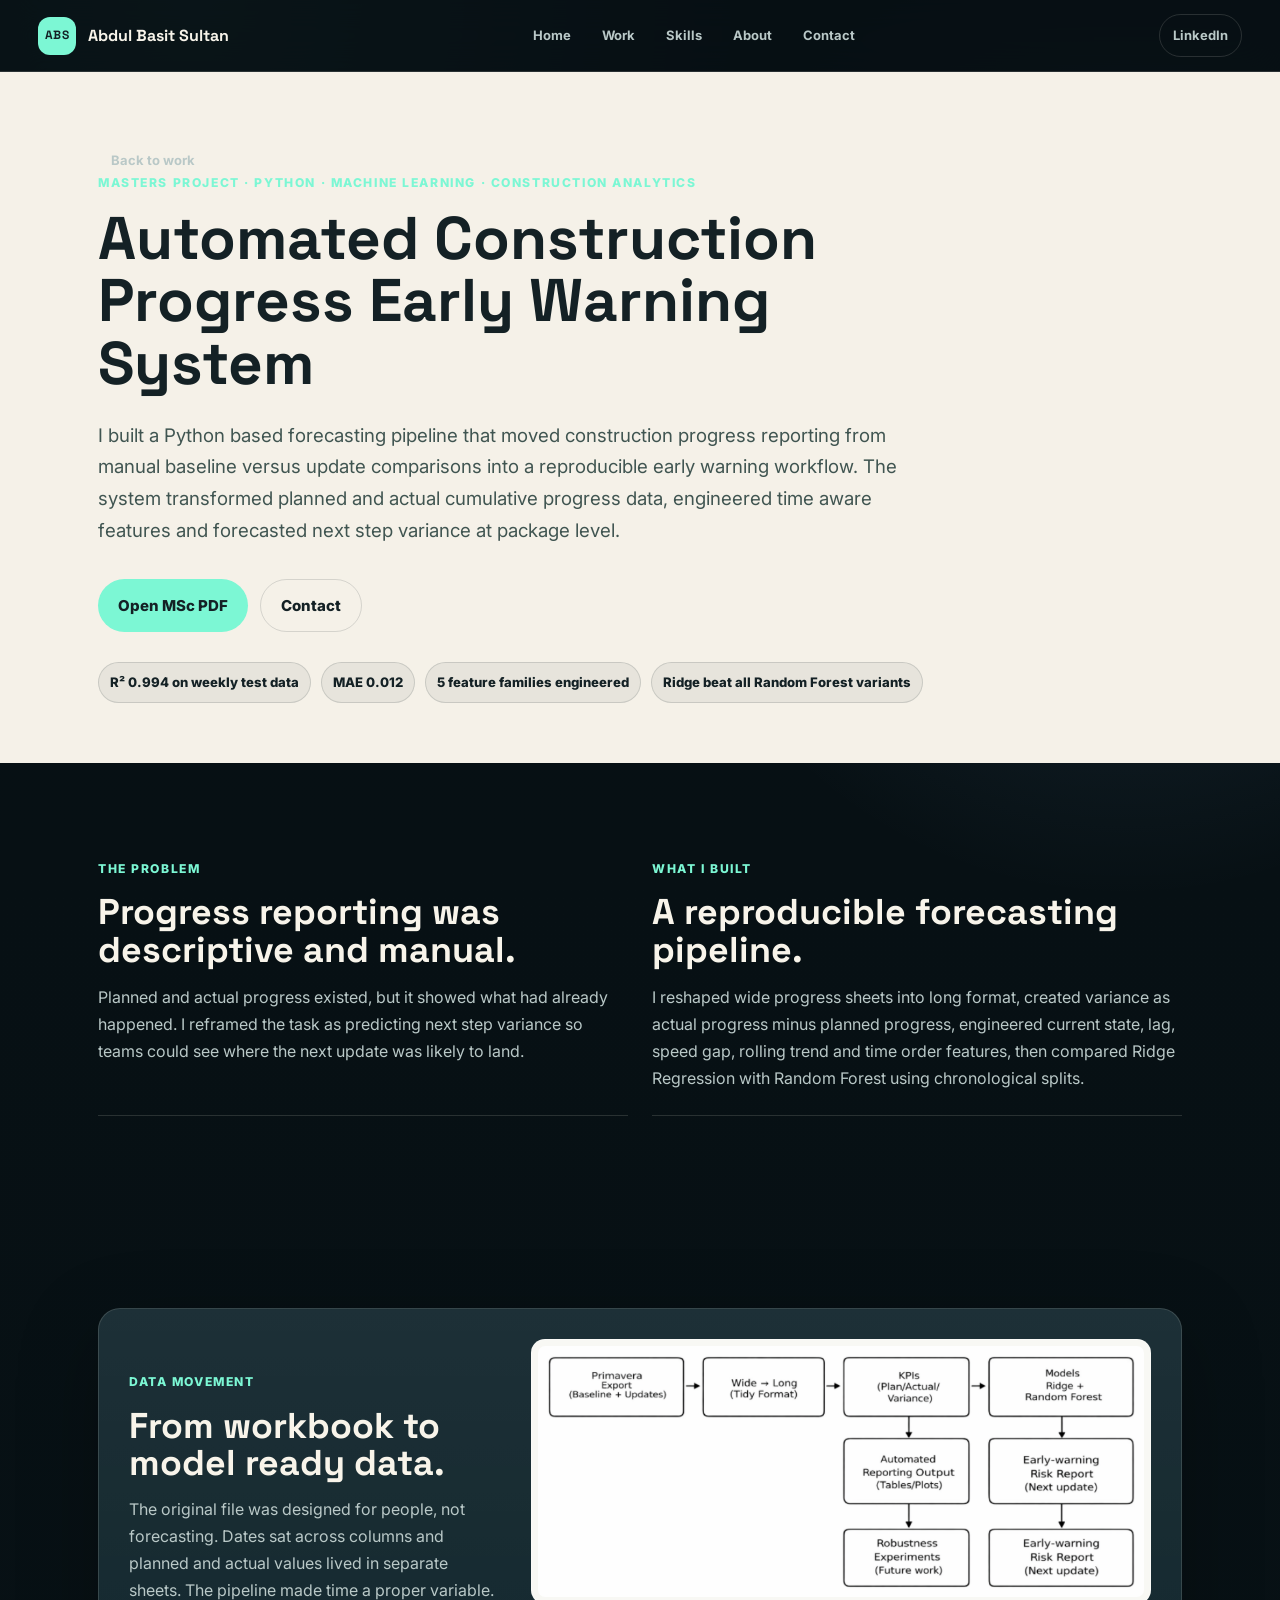
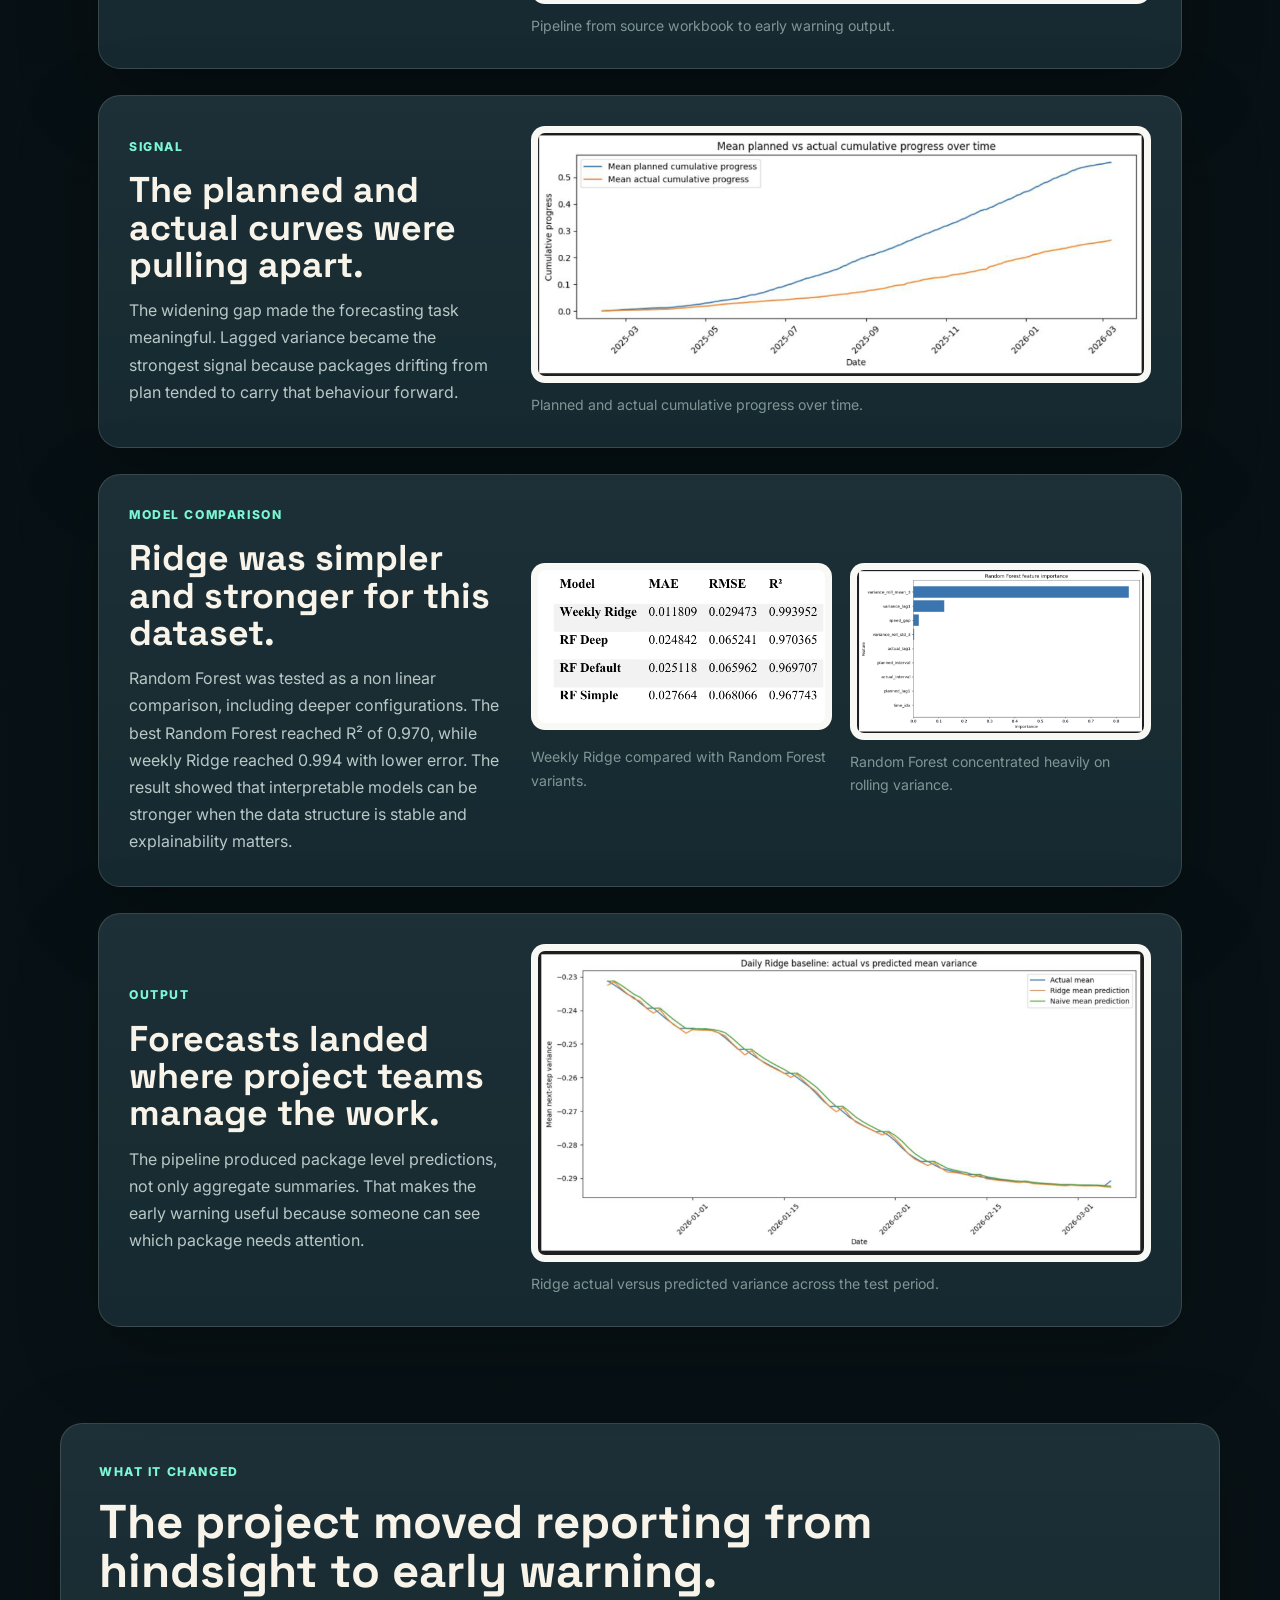
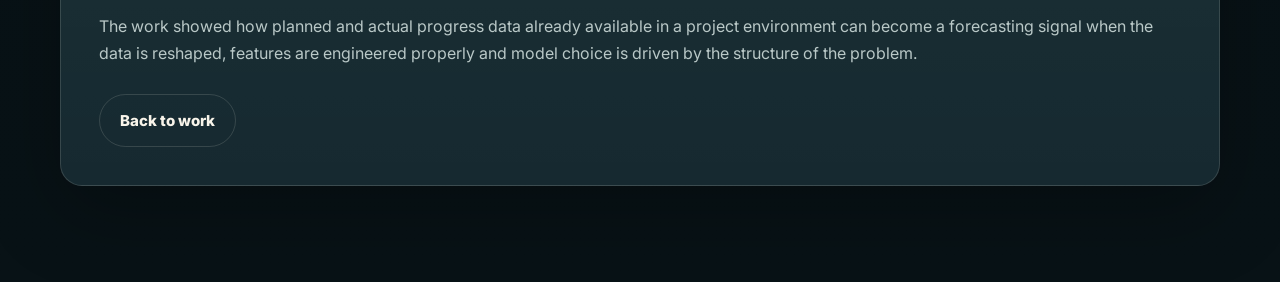
==== projects/automated-construction-progress-early-warning-system.html @ 0ee7fc5c "Refactor site into dedicated project pages" ====
<!DOCTYPE html>
<html lang="en">
<head>
<meta charset="UTF-8" />
<meta name="viewport" content="width=device-width, initial-scale=1.0" />
<title>Automated Construction Progress Early Warning System | Abdul Basit Sultan</title>
<meta name="description" content="Masters project using Python, Ridge Regression and Random Forest to forecast construction progress variance." />
<link rel="preconnect" href="https://fonts.googleapis.com">
<link rel="preconnect" href="https://fonts.gstatic.com" crossorigin>
<link href="https://fonts.googleapis.com/css2?family=Inter:wght@400;500;600;700;800&family=Space+Grotesk:wght@500;600;700&display=swap" rel="stylesheet">
<link rel="stylesheet" href="../style.css" />
</head>
<body>
<header class="site-header">
  <a class="brand" href="../index.html" aria-label="Home"><span class="brand-mark">ABS</span><span>Abdul Basit Sultan</span></a>
  <nav class="nav" aria-label="Main navigation">
    <a href="../index.html">Home</a>
    <a href="../index.html#work">Work</a>
    <a href="../index.html#skills">Skills</a>
    <a href="../index.html#about">About</a>
    <a href="../index.html#contact">Contact</a>
  </nav>
  <a class="header-link" href="https://www.linkedin.com/in/abdul-basit-sultan/" target="_blank" rel="noopener">LinkedIn</a>
</header>

<main>
  <section class="project-hero section light-hero">
    <a class="back-link" href="../index.html#work">Back to work</a>
    <p class="eyebrow">Masters Project · Python · Machine Learning · Construction Analytics</p>
    <h1>Automated Construction Progress Early Warning System</h1>
    <p class="project-summary">I built a Python based forecasting pipeline that moved construction progress reporting from manual baseline versus update comparisons into a reproducible early warning workflow. The system transformed planned and actual cumulative progress data, engineered time aware features and forecasted next step variance at package level.</p>
    <div class="project-actions">
      <a class="btn primary" href="../assets/downloads/msc-early-warning-system.pdf" target="_blank" rel="noopener">Open MSc PDF</a>
      <a class="btn secondary" href="../index.html#contact">Contact</a>
    </div>
    <div class="project-metrics">
      <span>R² 0.994 on weekly test data</span>
      <span>MAE 0.012</span>
      <span>5 feature families engineered</span>
      <span>Ridge beat all Random Forest variants</span>
    </div>
  </section>

  <section class="section article-grid">
    <article>
      <p class="eyebrow">The Problem</p>
      <h2>Progress reporting was descriptive and manual.</h2>
      <p>Planned and actual progress existed, but it showed what had already happened. I reframed the task as predicting next step variance so teams could see where the next update was likely to land.</p>
    </article>
    <article>
      <p class="eyebrow">What I Built</p>
      <h2>A reproducible forecasting pipeline.</h2>
      <p>I reshaped wide progress sheets into long format, created variance as actual progress minus planned progress, engineered current state, lag, speed gap, rolling trend and time order features, then compared Ridge Regression with Random Forest using chronological splits.</p>
    </article>
  </section>

  <section class="section visual-list">
    <article class="visual-block">
      <div>
        <p class="eyebrow">Data Movement</p>
        <h2>From workbook to model ready data.</h2>
        <p>The original file was designed for people, not forecasting. Dates sat across columns and planned and actual values lived in separate sheets. The pipeline made time a proper variable.</p>
      </div>
      <figure><img src="../assets/images/msc/python-pipeline.png" alt="Python forecasting pipeline"><figcaption>Pipeline from source workbook to early warning output.</figcaption></figure>
    </article>

    <article class="visual-block">
      <div>
        <p class="eyebrow">Signal</p>
        <h2>The planned and actual curves were pulling apart.</h2>
        <p>The widening gap made the forecasting task meaningful. Lagged variance became the strongest signal because packages drifting from plan tended to carry that behaviour forward.</p>
      </div>
      <figure><img src="../assets/images/msc/progress-gap.png" alt="Planned versus actual cumulative progress"><figcaption>Planned and actual cumulative progress over time.</figcaption></figure>
    </article>

    <article class="visual-block">
      <div>
        <p class="eyebrow">Model Comparison</p>
        <h2>Ridge was simpler and stronger for this dataset.</h2>
        <p>Random Forest was tested as a non linear comparison, including deeper configurations. The best Random Forest reached R² of 0.970, while weekly Ridge reached 0.994 with lower error. The result showed that interpretable models can be stronger when the data structure is stable and explainability matters.</p>
      </div>
      <div class="image-grid two">
        <figure><img src="../assets/images/msc/model-comparison.png" alt="Weekly model comparison metrics"><figcaption>Weekly Ridge compared with Random Forest variants.</figcaption></figure>
        <figure><img src="../assets/images/msc/rf-importance.png" alt="Random Forest feature importance"><figcaption>Random Forest concentrated heavily on rolling variance.</figcaption></figure>
      </div>
    </article>

    <article class="visual-block">
      <div>
        <p class="eyebrow">Output</p>
        <h2>Forecasts landed where project teams manage the work.</h2>
        <p>The pipeline produced package level predictions, not only aggregate summaries. That makes the early warning useful because someone can see which package needs attention.</p>
      </div>
      <figure><img src="../assets/images/msc/ridge-baseline.png" alt="Ridge actual versus predicted comparison"><figcaption>Ridge actual versus predicted variance across the test period.</figcaption></figure>
    </article>
  </section>

  <section class="section outcome-panel">
    <p class="eyebrow">What It Changed</p>
    <h2>The project moved reporting from hindsight to early warning.</h2>
    <p>The work showed how planned and actual progress data already available in a project environment can become a forecasting signal when the data is reshaped, features are engineered properly and model choice is driven by the structure of the problem.</p>
    <a class="btn secondary" href="../index.html#work">Back to work</a>
  </section>
</main>
</body>
</html>
---- style.css ----
:root {
  --bg: #071014;
  --bg-2: #0d1a22;
  --panel: #10242b;
  --panel-2: #15313a;
  --paper: #f5f1e8;
  --paper-2: #fffaf0;
  --ink: #142125;
  --text: #f8f4ea;
  --muted: #b9c8c7;
  --soft: #7f9695;
  --line: rgba(248, 244, 234, 0.14);
  --line-dark: rgba(20, 33, 37, 0.14);
  --teal: #7cf7d4;
  --blue: #8fc7ff;
  --gold: #f0c66e;
  --radius: 22px;
  --radius-sm: 14px;
  --shadow: 0 24px 80px rgba(0, 0, 0, 0.28);
  --font-display: 'Space Grotesk', sans-serif;
  --font-body: 'Inter', sans-serif;
  --max: 1160px;
  --section: 96px;
}

*,
*::before,
*::after {
  box-sizing: border-box;
  margin: 0;
  padding: 0;
}

html {
  scroll-behavior: smooth;
}

body {
  min-height: 100vh;
  color: var(--text);
  background:
    radial-gradient(circle at 15% 0%, rgba(124, 247, 212, 0.16), transparent 34rem),
    radial-gradient(circle at 88% 12%, rgba(143, 199, 255, 0.14), transparent 30rem),
    linear-gradient(180deg, #061014 0%, var(--bg) 54rem, #081216 100%);
  font-family: var(--font-body);
  font-size: 16px;
  line-height: 1.7;
  -webkit-font-smoothing: antialiased;
}

img {
  display: block;
  width: 100%;
  max-width: 100%;
}

a {
  color: inherit;
  text-decoration: none;
}

.site-header {
  position: sticky;
  top: 0;
  z-index: 100;
  display: grid;
  grid-template-columns: auto 1fr auto;
  align-items: center;
  gap: 28px;
  min-height: 72px;
  padding: 0 38px;
  background: rgba(7, 16, 20, 0.86);
  border-bottom: 1px solid var(--line);
  backdrop-filter: blur(18px);
}

.brand {
  display: inline-flex;
  align-items: center;
  gap: 12px;
  font-family: var(--font-display);
  font-weight: 700;
}

.brand-mark {
  display: inline-grid;
  place-items: center;
  width: 38px;
  height: 38px;
  color: var(--ink);
  background: var(--teal);
  border-radius: 12px;
  font-size: 12px;
  letter-spacing: 0.04em;
}

.nav {
  display: flex;
  justify-content: center;
  gap: 5px;
}

.nav a,
.header-link,
.back-link {
  color: var(--muted);
  border-radius: 999px;
  padding: 9px 13px;
  font-size: 13px;
  font-weight: 700;
  transition: 180ms ease;
}

.nav a:hover,
.header-link:hover,
.back-link:hover {
  color: var(--text);
  background: rgba(255, 255, 255, 0.07);
}

.header-link {
  border: 1px solid var(--line);
}

.section {
  width: min(100%, var(--max));
  margin: 0 auto;
  padding: var(--section) 38px;
}

.eyebrow,
.panel-label,
.category {
  margin-bottom: 14px;
  color: var(--teal);
  font-size: 0.76rem;
  font-weight: 800;
  letter-spacing: 0.13em;
  text-transform: uppercase;
}

h1,
h2,
h3,
h4 {
  font-family: var(--font-display);
  line-height: 1.04;
  letter-spacing: 0;
}

h1 {
  max-width: 880px;
  font-size: clamp(2.6rem, 4.7vw, 4.25rem);
  font-weight: 700;
}

h2 {
  font-size: clamp(2rem, 3.7vw, 3.5rem);
  font-weight: 700;
}

h3 {
  font-size: clamp(1.35rem, 2.2vw, 2rem);
  font-weight: 700;
}

p {
  color: var(--muted);
}

.section-heading {
  max-width: 820px;
  margin-bottom: 38px;
}

.section-heading p {
  margin-top: 14px;
  font-size: 1.05rem;
}

.hero {
  display: grid;
  grid-template-columns: minmax(0, 1fr) 360px;
  align-items: center;
  gap: 52px;
  min-height: min(840px, calc(100vh - 72px));
  padding-top: 46px;
  padding-bottom: 46px;
}

.hero-text,
.project-summary {
  max-width: 820px;
  margin-top: 24px;
  color: var(--muted);
  font-size: 1.17rem;
}

.hero-actions,
.project-actions {
  display: flex;
  flex-wrap: wrap;
  gap: 12px;
  margin-top: 32px;
}

.btn {
  display: inline-flex;
  align-items: center;
  justify-content: center;
  min-height: 48px;
  padding: 13px 20px;
  border-radius: 999px;
  font-weight: 800;
  font-size: 0.94rem;
  transition: 180ms ease;
}

.btn.primary {
  color: var(--ink);
  background: var(--teal);
}

.btn.secondary {
  color: var(--text);
  border: 1px solid var(--line);
}

.btn:hover {
  transform: translateY(-2px);
}

.hero-panel,
.value-grid article,
.work-card,
.contact-card,
.visual-block,
.outcome-panel,
.phase-grid article {
  background: linear-gradient(180deg, rgba(255, 255, 255, 0.055), rgba(255, 255, 255, 0.022)), var(--panel);
  border: 1px solid var(--line);
  border-radius: var(--radius);
  box-shadow: var(--shadow);
}

.hero-panel {
  padding: 28px;
}

.hero-panel h2 {
  margin-bottom: 24px;
  font-size: 1.65rem;
}

.mini-stats {
  display: grid;
  gap: 14px;
}

.mini-stats div {
  padding-top: 14px;
  border-top: 1px solid var(--line);
}

.mini-stats span,
.skills-list span {
  display: block;
  color: var(--text);
  font-weight: 800;
}

.mini-stats p,
.skills-list p {
  margin-top: 5px;
  color: var(--soft);
  font-size: 0.94rem;
}

.value-grid,
.work-grid,
.skills-list,
.image-grid,
.phase-grid {
  display: grid;
  gap: 18px;
}

.value-grid {
  grid-template-columns: repeat(3, 1fr);
}

.value-grid article,
.work-card,
.phase-grid article {
  padding: 28px;
}

.value-grid h3,
.work-card h3 {
  margin-bottom: 12px;
}

.work-grid {
  grid-template-columns: 1fr 1fr;
}

.work-card.featured {
  grid-column: 1 / -1;
  display: grid;
  grid-template-columns: minmax(0, 1.05fr) minmax(300px, 0.95fr);
  gap: 28px;
}

.tag-row {
  display: flex;
  flex-wrap: wrap;
  gap: 8px;
  margin: 22px 0;
}

.tag-row span,
.metric-list span,
.project-metrics span {
  display: inline-flex;
  color: var(--text);
  background: rgba(255, 255, 255, 0.06);
  border: 1px solid var(--line);
  border-radius: 999px;
  padding: 8px 11px;
  font-size: 0.82rem;
  font-weight: 800;
}

.text-link {
  color: var(--teal);
  font-weight: 800;
}

.text-link:hover {
  text-decoration: underline;
}

.metric-list,
.project-metrics {
  display: flex;
  flex-wrap: wrap;
  align-content: start;
  gap: 10px;
}

.split-section,
.about-section,
.contact-section {
  display: grid;
  grid-template-columns: 0.85fr 1.15fr;
  gap: 52px;
  align-items: start;
}

.skills-list {
  grid-template-columns: 1fr 1fr;
}

.skills-list div {
  padding: 0 0 18px;
  border-bottom: 1px solid var(--line);
}

.about-copy {
  display: grid;
  gap: 18px;
}

.contact-card {
  display: grid;
  gap: 12px;
  padding: 24px;
}

.contact-card a {
  display: flex;
  align-items: center;
  min-height: 50px;
  color: var(--text);
  background: rgba(255, 255, 255, 0.045);
  border: 1px solid var(--line);
  border-radius: var(--radius-sm);
  padding: 12px 15px;
  font-weight: 800;
}

.contact-card a:hover {
  color: var(--ink);
  background: var(--teal);
}

.footer {
  padding: 30px 38px;
  color: var(--soft);
  border-top: 1px solid var(--line);
  text-align: center;
}

.project-hero {
  padding-top: 74px;
  padding-bottom: 60px;
}

.project-hero.light-hero {
  width: 100%;
  max-width: none;
  padding-inline: max(38px, calc((100vw - var(--max)) / 2 + 38px));
  color: var(--ink);
  background: var(--paper);
}

.project-hero.light-hero h1,
.project-hero.light-hero .project-summary {
  color: var(--ink);
}

.project-hero.light-hero p:not(.eyebrow) {
  color: #405551;
}

.project-metrics {
  margin-top: 30px;
}

.project-hero.light-hero .project-metrics span,
.project-hero.light-hero .tag-row span {
  color: var(--ink);
  background: rgba(20, 33, 37, 0.06);
  border-color: var(--line-dark);
}

.project-hero.light-hero .btn.secondary {
  color: var(--ink);
  border-color: var(--line-dark);
}

.article-grid {
  display: grid;
  grid-template-columns: 1fr 1fr;
  gap: 24px;
}

.article-grid article {
  padding-bottom: 22px;
  border-bottom: 1px solid var(--line);
}

.article-grid h2 {
  margin-bottom: 16px;
  font-size: clamp(1.7rem, 2.8vw, 2.5rem);
}

.visual-list {
  display: grid;
  gap: 26px;
}

.visual-block {
  display: grid;
  grid-template-columns: minmax(0, 0.75fr) minmax(0, 1.25fr);
  gap: 30px;
  align-items: center;
  padding: 30px;
}

.visual-block h2 {
  margin-bottom: 14px;
  font-size: clamp(1.7rem, 2.8vw, 2.55rem);
}

figure {
  display: grid;
  gap: 10px;
}

figure img {
  background: #f8f8f4;
  border: 1px solid rgba(255, 255, 255, 0.22);
  border-radius: var(--radius-sm);
  padding: 6px;
}

figcaption {
  color: var(--soft);
  font-size: 0.88rem;
}

.image-grid.two {
  grid-template-columns: 1fr 1fr;
}

.outcome-panel {
  padding: 38px;
  margin-bottom: var(--section);
}

.outcome-panel h2 {
  max-width: 930px;
  margin-bottom: 18px;
}

.outcome-panel .btn {
  margin-top: 26px;
}

.phase-grid {
  grid-template-columns: repeat(3, 1fr);
}

.phase-grid span {
  display: inline-block;
  margin-bottom: 28px;
  color: var(--blue);
  font-family: var(--font-display);
  font-weight: 800;
}

.phase-grid h3 {
  margin-bottom: 12px;
  font-size: 1.24rem;
}

@media (max-width: 1040px) {
  .site-header {
    grid-template-columns: auto auto;
  }

  .nav {
    display: none;
  }

  .hero,
  .work-card.featured,
  .split-section,
  .about-section,
  .contact-section,
  .visual-block {
    grid-template-columns: 1fr;
  }

  .value-grid,
  .phase-grid {
    grid-template-columns: 1fr 1fr;
  }
}

@media (max-width: 720px) {
  :root {
    --section: 70px;
  }

  body {
    font-size: 15px;
  }

  .site-header {
    min-height: 66px;
    padding: 0 20px;
  }

  .brand span:last-child {
    display: none;
  }

  .section,
  .project-hero.light-hero {
    padding-inline: 20px;
  }

  h1 {
    font-size: 3rem;
  }

  h2 {
    font-size: 2rem;
  }

  .hero {
    min-height: auto;
    padding-top: 56px;
    padding-bottom: 56px;
  }

  .hero-actions,
  .hero-actions .btn,
  .project-actions,
  .project-actions .btn {
    width: 100%;
  }

  .value-grid,
  .work-grid,
  .skills-list,
  .article-grid,
  .image-grid.two,
  .phase-grid {
    grid-template-columns: 1fr;
  }

  .value-grid article,
  .work-card,
  .hero-panel,
  .visual-block,
  .phase-grid article,
  .outcome-panel {
    padding: 22px;
  }

  .project-summary,
  .hero-text {
    font-size: 1.04rem;
  }
}
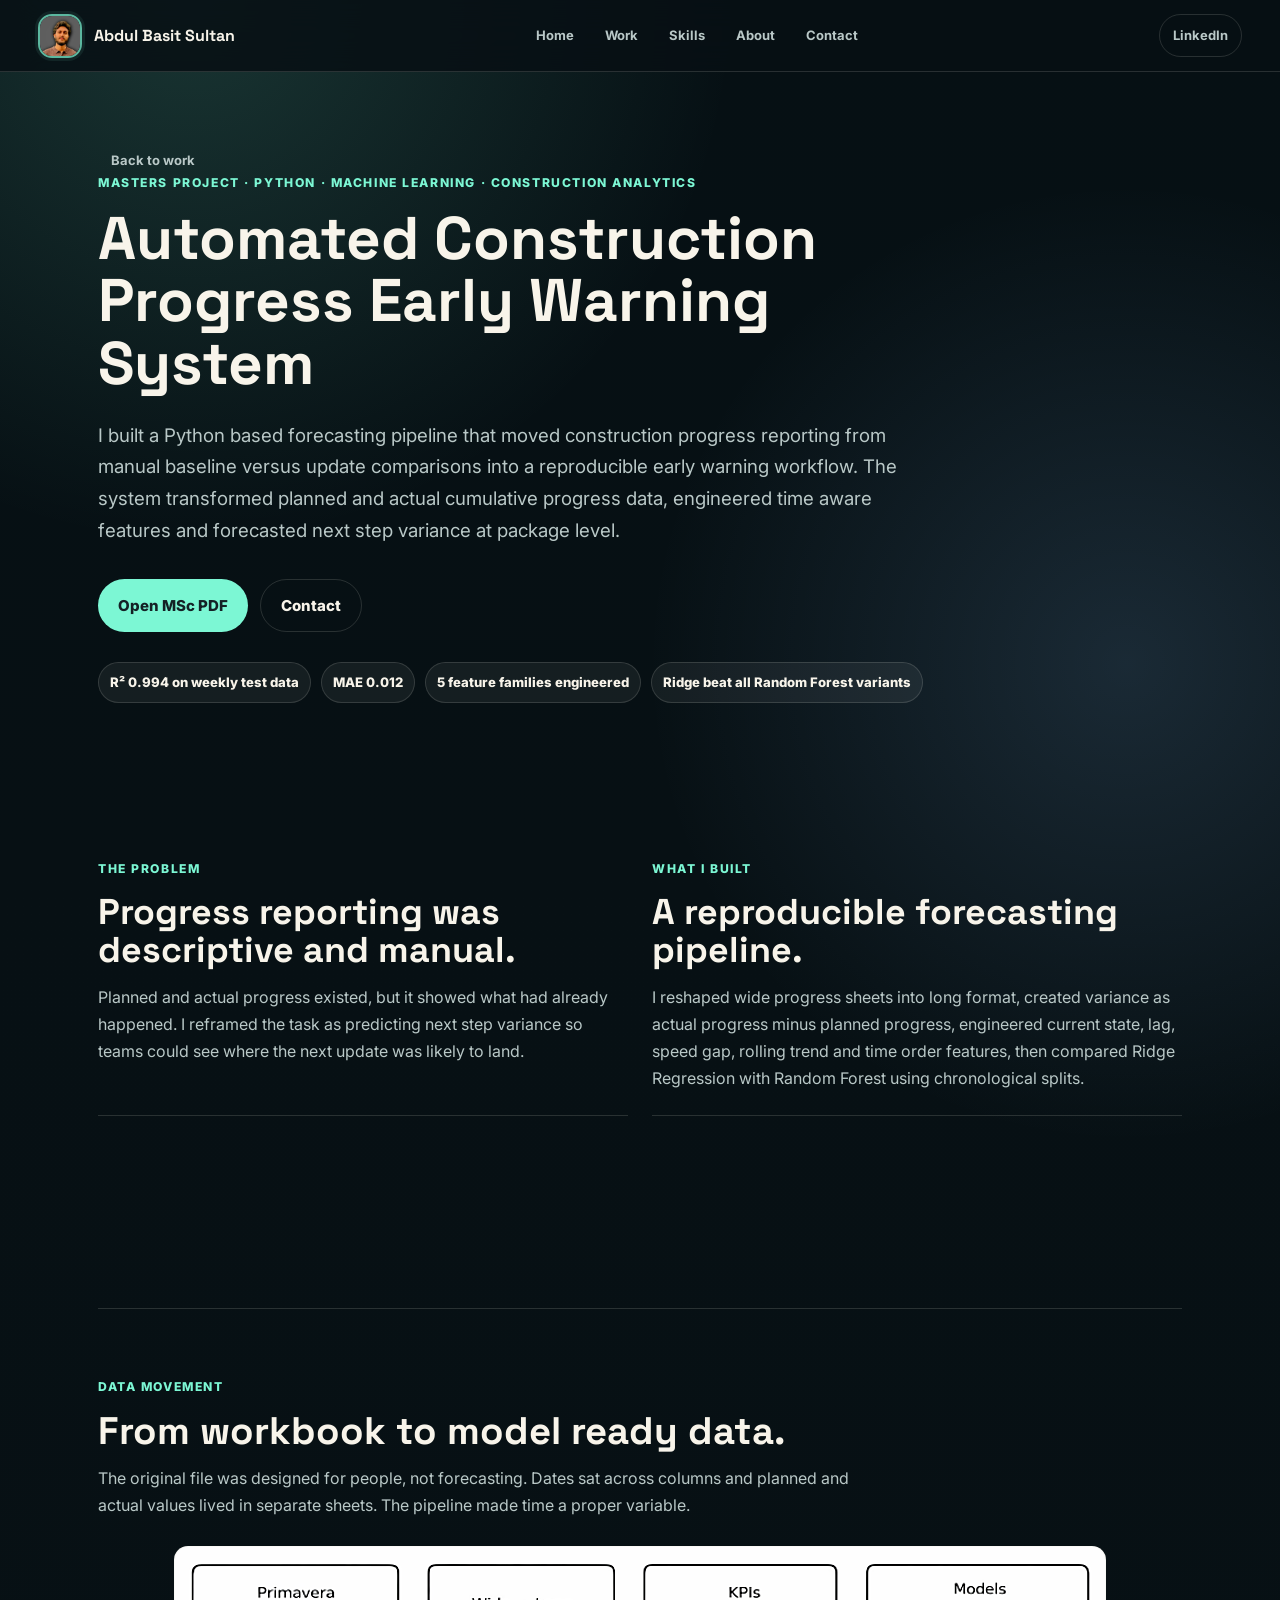
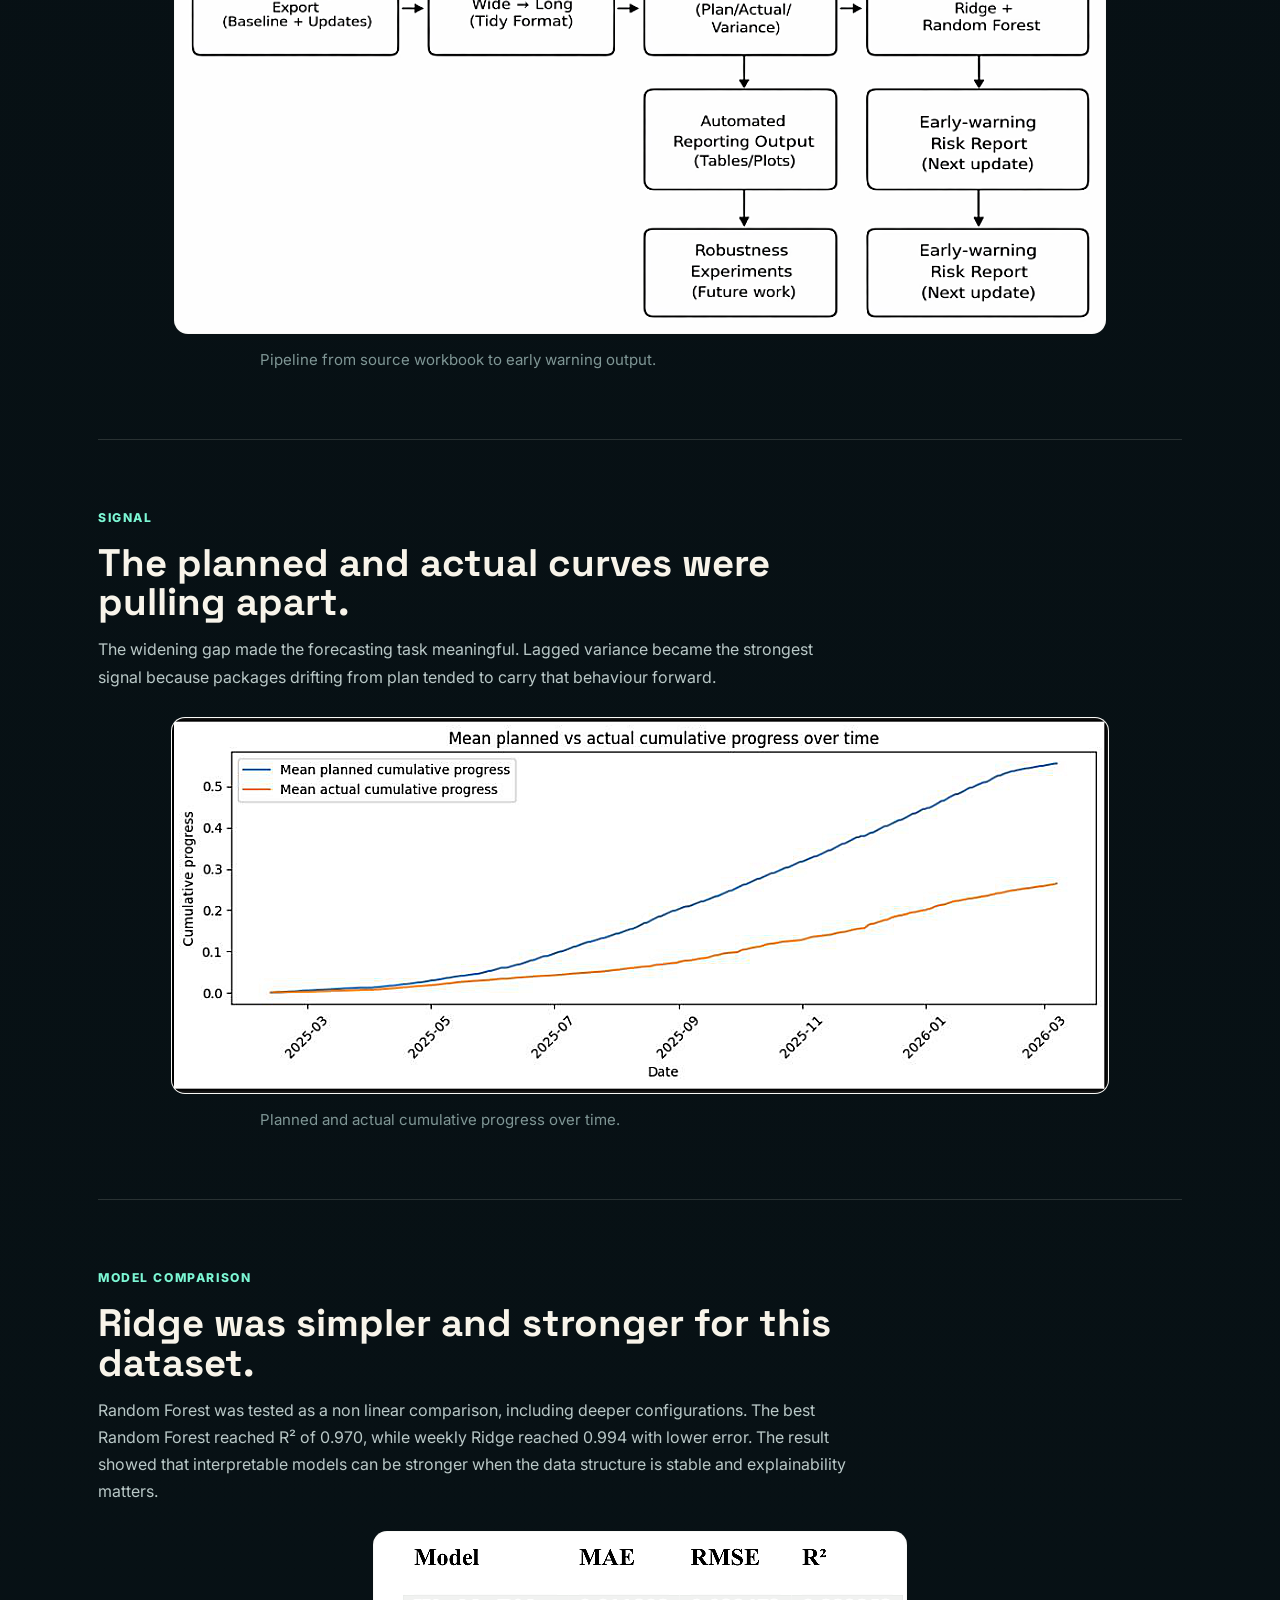
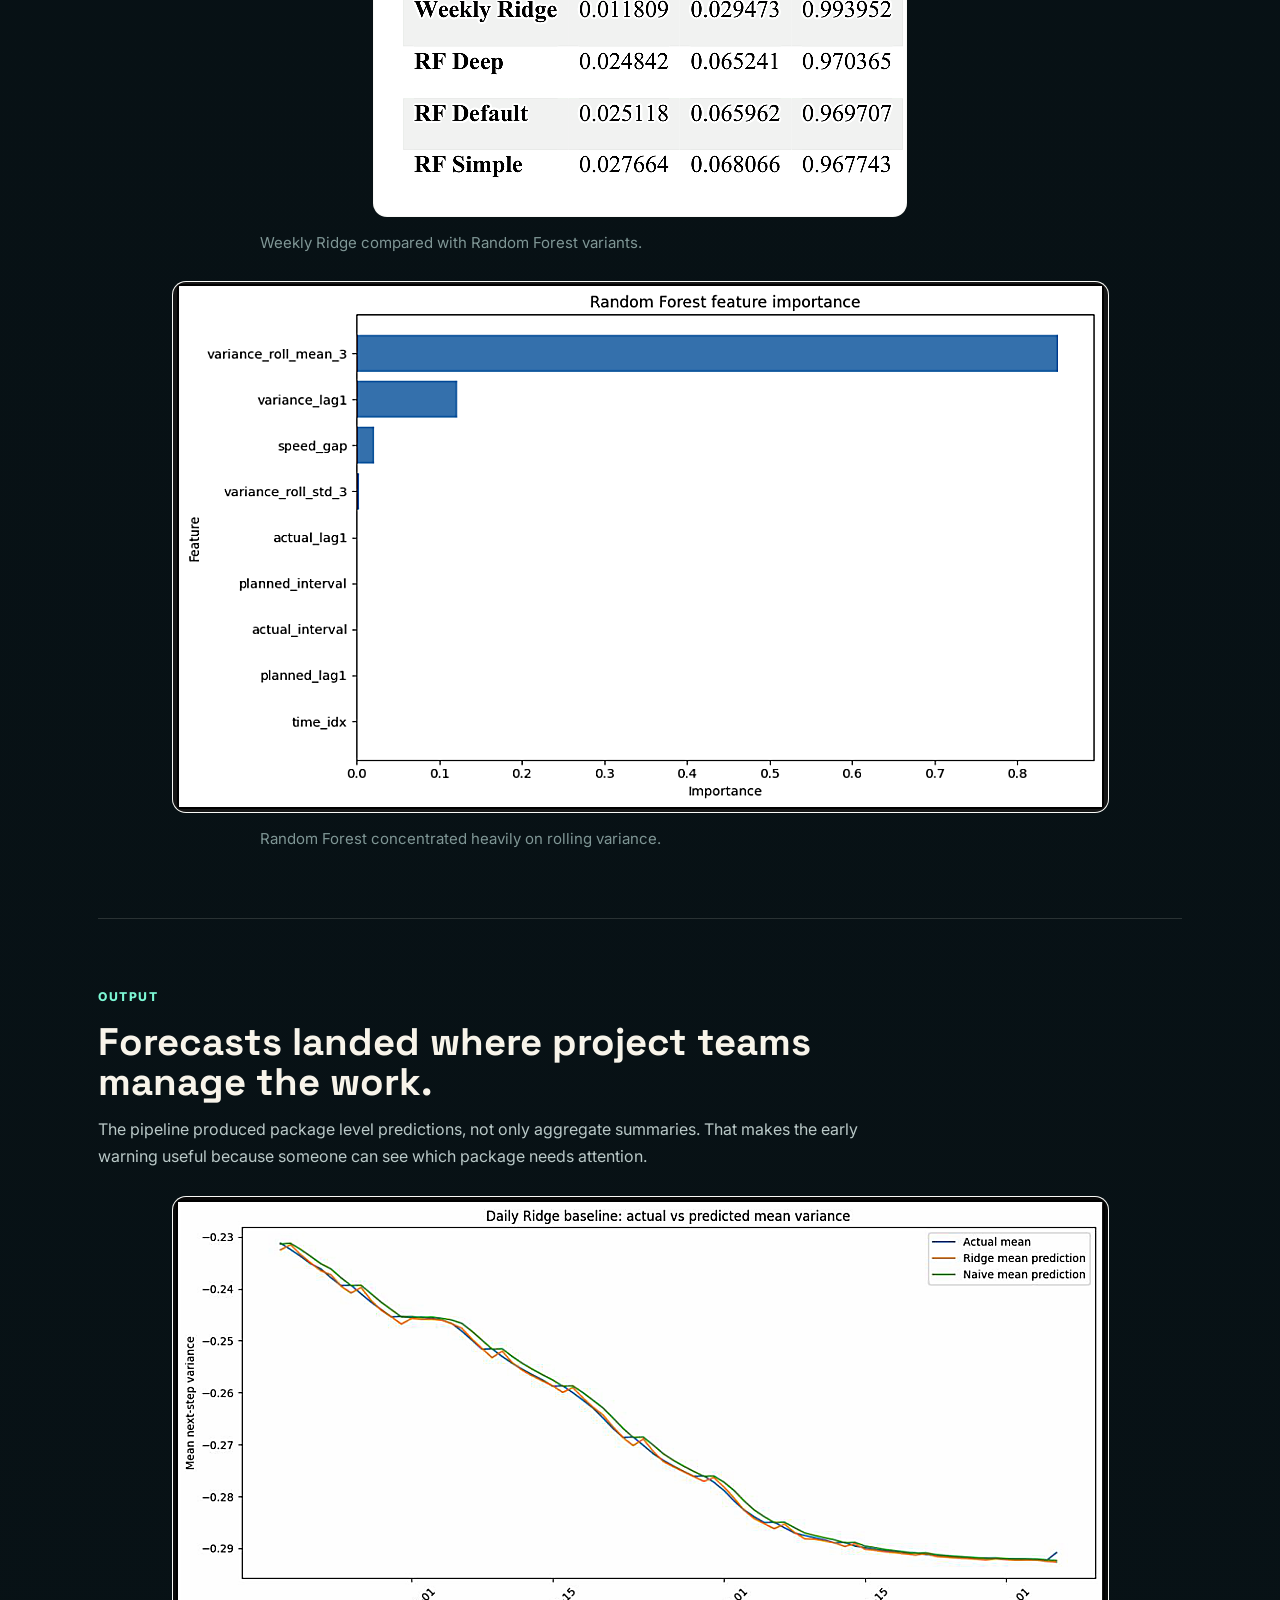
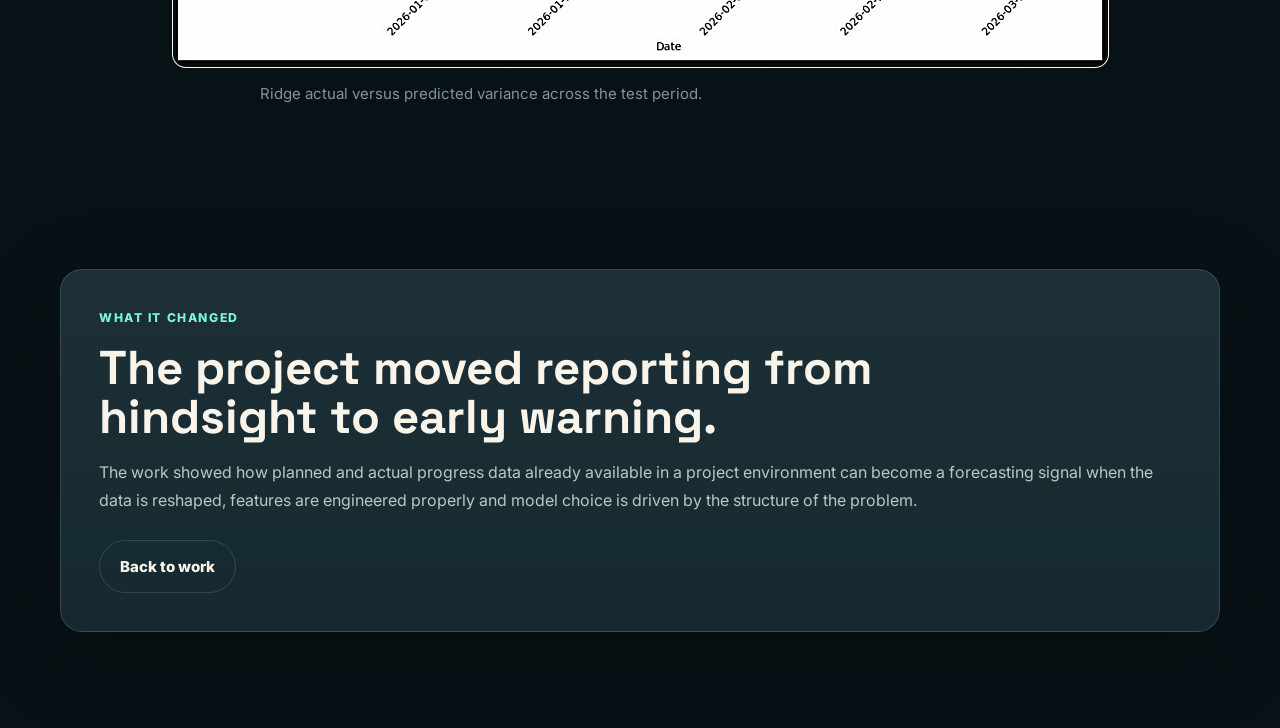
==== commit 9706c371: "Refine portfolio content and visuals" ====
--- a/projects/automated-construction-progress-early-warning-system.html
+++ b/projects/automated-construction-progress-early-warning-system.html
@@ -12,7 +12,7 @@
 </head>
 <body>
 <header class="site-header">
-  <a class="brand" href="../index.html" aria-label="Home"><span class="brand-mark">ABS</span><span>Abdul Basit Sultan</span></a>
+  <a class="brand" href="../index.html" aria-label="Home"><img class="brand-mark" src="../assets/images/profile.jpg" alt="" aria-hidden="true"><span>Abdul Basit Sultan</span></a>
   <nav class="nav" aria-label="Main navigation">
     <a href="../index.html">Home</a>
     <a href="../index.html#work">Work</a>
@@ -24,7 +24,7 @@
 </header>
 
 <main>
-  <section class="project-hero section light-hero">
+  <section class="project-hero section">
     <a class="back-link" href="../index.html#work">Back to work</a>
     <p class="eyebrow">Masters Project · Python · Machine Learning · Construction Analytics</p>
     <h1>Automated Construction Progress Early Warning System</h1>
--- a/style.css
+++ b/style.css
@@ -83,15 +83,14 @@
 }
 
 .brand-mark {
-  display: inline-grid;
-  place-items: center;
-  width: 38px;
-  height: 38px;
-  color: var(--ink);
-  background: var(--teal);
-  border-radius: 12px;
-  font-size: 12px;
-  letter-spacing: 0.04em;
+  width: 44px;
+  height: 44px;
+  flex: 0 0 44px;
+  border: 2px solid rgba(124, 247, 212, 0.72);
+  border-radius: 14px;
+  object-fit: cover;
+  object-position: center 38%;
+  box-shadow: 0 0 0 3px rgba(124, 247, 212, 0.08);
 }
 
 .nav {
@@ -139,6 +138,17 @@
   text-transform: uppercase;
 }
 
+.hero-role {
+  margin-bottom: 18px;
+  color: var(--teal);
+  font-family: var(--font-display);
+  font-size: clamp(0.98rem, 1.45vw, 1.22rem);
+  font-weight: 800;
+  letter-spacing: 0.08em;
+  line-height: 1.35;
+  text-transform: uppercase;
+}
+
 h1,
 h2,
 h3,
@@ -180,12 +190,16 @@
 
 .hero {
   display: grid;
-  grid-template-columns: minmax(0, 1fr) 360px;
-  align-items: center;
-  gap: 52px;
-  min-height: min(840px, calc(100vh - 72px));
+  grid-template-columns: 1fr;
+  align-items: start;
+  gap: 38px;
+  min-height: min(820px, calc(100vh - 72px));
   padding-top: 46px;
   padding-bottom: 46px;
+}
+
+.hero-copy {
+  max-width: 980px;
 }
 
 .hero-text,
@@ -230,11 +244,10 @@
   transform: translateY(-2px);
 }
 
-.hero-panel,
 .value-grid article,
+.process-grid article,
 .work-card,
 .contact-card,
-.visual-block,
 .outcome-panel,
 .phase-grid article {
   background: linear-gradient(180deg, rgba(255, 255, 255, 0.055), rgba(255, 255, 255, 0.022)), var(--panel);
@@ -243,33 +256,80 @@
   box-shadow: var(--shadow);
 }
 
-.hero-panel {
-  padding: 28px;
-}
-
-.hero-panel h2 {
-  margin-bottom: 24px;
-  font-size: 1.65rem;
-}
-
-.mini-stats {
+.hero-support {
+  display: grid;
+  grid-template-columns: minmax(280px, 0.72fr) minmax(0, 1.28fr);
+  gap: 34px;
+  align-items: start;
+  padding-top: 32px;
+  border-top: 1px solid var(--line);
+}
+
+.hero-support > p {
+  max-width: 520px;
+  color: var(--text);
+  font-family: var(--font-display);
+  font-size: clamp(1.35rem, 2.4vw, 2rem);
+  font-weight: 700;
+  line-height: 1.16;
+}
+
+.hero-delivery {
   display: grid;
   gap: 14px;
 }
 
-.mini-stats div {
-  padding-top: 14px;
-  border-top: 1px solid var(--line);
-}
-
-.mini-stats span,
+.hero-layer-list {
+  display: grid;
+  grid-template-columns: repeat(4, 1fr);
+  gap: 10px;
+}
+
+.hero-layer-list div {
+  min-height: 154px;
+  padding: 18px;
+  background: rgba(255, 255, 255, 0.045);
+  border: 1px solid var(--line);
+  border-radius: var(--radius-sm);
+}
+
+.hero-layer-list span,
+.hero-credentials span,
 .skills-list span {
   display: block;
   color: var(--text);
   font-weight: 800;
 }
 
-.mini-stats p,
+.hero-layer-list span {
+  margin-bottom: 10px;
+  color: var(--teal);
+  font-size: 0.82rem;
+}
+
+.hero-layer-list p {
+  color: var(--soft);
+  font-size: 0.92rem;
+  line-height: 1.55;
+}
+
+.hero-credentials {
+  display: flex;
+  flex-wrap: wrap;
+  gap: 10px;
+}
+
+.hero-credentials span {
+  display: inline-flex;
+  align-items: center;
+  min-height: 42px;
+  padding: 9px 12px;
+  background: rgba(255, 255, 255, 0.055);
+  border: 1px solid var(--line);
+  border-radius: 999px;
+  font-size: 0.86rem;
+}
+
 .skills-list p {
   margin-top: 5px;
   color: var(--soft);
@@ -277,10 +337,12 @@
 }
 
 .value-grid,
-.work-grid,
+.process-grid,
+.case-grid,
 .skills-list,
 .image-grid,
-.phase-grid {
+.phase-grid,
+.contact-links {
   display: grid;
   gap: 18px;
 }
@@ -289,26 +351,107 @@
   grid-template-columns: repeat(3, 1fr);
 }
 
+.process-grid {
+  grid-template-columns: repeat(3, 1fr);
+}
+
 .value-grid article,
+.process-grid article,
 .work-card,
 .phase-grid article {
   padding: 28px;
 }
 
 .value-grid h3,
+.process-grid h3,
 .work-card h3 {
   margin-bottom: 12px;
 }
 
-.work-grid {
+.process-grid article {
+  position: relative;
+  min-height: 245px;
+  overflow: hidden;
+}
+
+.process-grid article::after {
+  content: "";
+  position: absolute;
+  right: -36px;
+  bottom: -42px;
+  width: 118px;
+  height: 118px;
+  background: radial-gradient(circle, rgba(124, 247, 212, 0.16), transparent 68%);
+  pointer-events: none;
+}
+
+.process-grid span {
+  display: inline-flex;
+  align-items: center;
+  justify-content: center;
+  width: 42px;
+  height: 42px;
+  margin-bottom: 24px;
+  color: var(--ink);
+  background: var(--teal);
+  border-radius: 50%;
+  font-family: var(--font-display);
+  font-weight: 800;
+}
+
+.process-grid p {
+  color: var(--soft);
+  font-size: 0.98rem;
+}
+
+.work-group + .work-group {
+  margin-top: 54px;
+}
+
+.work-group h2 {
+  margin-bottom: 24px;
+  font-size: clamp(2rem, 3.5vw, 3.1rem);
+}
+
+.case-grid {
   grid-template-columns: 1fr 1fr;
 }
 
-.work-card.featured {
-  grid-column: 1 / -1;
-  display: grid;
-  grid-template-columns: minmax(0, 1.05fr) minmax(300px, 0.95fr);
-  gap: 28px;
+.linked-card {
+  display: flex;
+  min-height: 360px;
+  flex-direction: column;
+  position: relative;
+  transition: border-color 180ms ease, transform 180ms ease, box-shadow 180ms ease, background 180ms ease;
+}
+
+.linked-card:hover,
+.linked-card:focus-visible {
+  border-color: rgba(124, 247, 212, 0.42);
+  background: linear-gradient(180deg, rgba(124, 247, 212, 0.075), rgba(255, 255, 255, 0.025)), var(--panel);
+  box-shadow: 0 28px 86px rgba(0, 0, 0, 0.34);
+  transform: translateY(-4px);
+}
+
+.linked-card:focus-visible {
+  outline: 3px solid rgba(124, 247, 212, 0.55);
+  outline-offset: 4px;
+}
+
+.linked-card .tag-row {
+  margin-top: auto;
+}
+
+.card-action {
+  display: inline-flex;
+  align-items: center;
+  margin-top: 2px;
+  color: var(--teal);
+  font-weight: 900;
+}
+
+.applied-card {
+  min-height: 300px;
 }
 
 .tag-row {
@@ -331,15 +474,6 @@
   font-weight: 800;
 }
 
-.text-link {
-  color: var(--teal);
-  font-weight: 800;
-}
-
-.text-link:hover {
-  text-decoration: underline;
-}
-
 .metric-list,
 .project-metrics {
   display: flex;
@@ -371,25 +505,136 @@
   gap: 18px;
 }
 
-.contact-card {
-  display: grid;
-  gap: 12px;
-  padding: 24px;
-}
-
-.contact-card a {
+.contact-stack {
+  display: grid;
+  gap: 18px;
+}
+
+.contact-form {
+  display: grid;
+  gap: 16px;
+  padding: clamp(22px, 3.4vw, 32px);
+  background: linear-gradient(180deg, rgba(255, 255, 255, 0.045), rgba(255, 255, 255, 0.018)), #0b1420;
+  border: 1px solid rgba(143, 199, 255, 0.28);
+  border-radius: 24px;
+  box-shadow: 0 24px 80px rgba(0, 0, 0, 0.32), inset 0 0 0 1px rgba(124, 247, 212, 0.06);
+}
+
+.form-title {
   display: flex;
   align-items: center;
+  gap: 12px;
+  margin-bottom: 4px;
+}
+
+.form-title svg,
+.contact-form button svg {
+  width: 24px;
+  height: 24px;
+  fill: none;
+  stroke: currentColor;
+  stroke-width: 2;
+  stroke-linecap: round;
+  stroke-linejoin: round;
+}
+
+.form-title svg {
+  color: var(--blue);
+}
+
+.form-title h3 {
+  font-size: clamp(1.55rem, 2.4vw, 2rem);
+}
+
+.contact-form label {
+  color: var(--text);
+  font-weight: 800;
+}
+
+.contact-form input,
+.contact-form textarea {
+  width: 100%;
+  color: var(--text);
+  background: rgba(15, 27, 43, 0.92);
+  border: 1px solid rgba(143, 199, 255, 0.18);
+  border-radius: var(--radius-sm);
+  padding: 15px 18px;
+  font: inherit;
+  outline: none;
+  transition: border-color 160ms ease, box-shadow 160ms ease, background 160ms ease;
+}
+
+.contact-form textarea {
+  min-height: 150px;
+  resize: vertical;
+}
+
+.contact-form input::placeholder,
+.contact-form textarea::placeholder {
+  color: #8f9fb8;
+}
+
+.contact-form input:focus,
+.contact-form textarea:focus {
+  background: rgba(17, 31, 49, 0.98);
+  border-color: rgba(124, 247, 212, 0.75);
+  box-shadow: 0 0 0 4px rgba(124, 247, 212, 0.12);
+}
+
+.contact-form button {
+  display: inline-flex;
+  align-items: center;
+  justify-content: center;
+  gap: 10px;
+  min-height: 54px;
+  margin-top: 8px;
+  color: #0a1118;
+  background: linear-gradient(100deg, #7ed9ee 0%, #93d4bd 52%, #f0b742 100%);
+  border: 0;
+  border-radius: var(--radius-sm);
+  box-shadow: 0 16px 40px rgba(124, 247, 212, 0.16);
+  font: 900 1rem var(--font-display);
+  cursor: pointer;
+  transition: transform 160ms ease, filter 160ms ease;
+}
+
+.contact-form button:hover {
+  filter: brightness(1.05);
+  transform: translateY(-2px);
+}
+
+.form-status {
+  min-height: 24px;
+  color: var(--muted);
+  font-size: 0.92rem;
+  line-height: 1.45;
+  text-align: center;
+}
+
+.hidden-field {
+  display: none;
+}
+
+.contact-links {
+  display: grid;
+  gap: 10px;
+}
+
+.contact-links a {
+  display: flex;
+  align-items: center;
+  justify-content: center;
   min-height: 50px;
   color: var(--text);
   background: rgba(255, 255, 255, 0.045);
   border: 1px solid var(--line);
   border-radius: var(--radius-sm);
   padding: 12px 15px;
+  text-align: center;
   font-weight: 800;
 }
 
-.contact-card a:hover {
+.contact-links a:hover {
   color: var(--ink);
   background: var(--teal);
 }
@@ -406,37 +651,8 @@
   padding-bottom: 60px;
 }
 
-.project-hero.light-hero {
-  width: 100%;
-  max-width: none;
-  padding-inline: max(38px, calc((100vw - var(--max)) / 2 + 38px));
-  color: var(--ink);
-  background: var(--paper);
-}
-
-.project-hero.light-hero h1,
-.project-hero.light-hero .project-summary {
-  color: var(--ink);
-}
-
-.project-hero.light-hero p:not(.eyebrow) {
-  color: #405551;
-}
-
 .project-metrics {
   margin-top: 30px;
-}
-
-.project-hero.light-hero .project-metrics span,
-.project-hero.light-hero .tag-row span {
-  color: var(--ink);
-  background: rgba(20, 33, 37, 0.06);
-  border-color: var(--line-dark);
-}
-
-.project-hero.light-hero .btn.secondary {
-  color: var(--ink);
-  border-color: var(--line-dark);
 }
 
 .article-grid {
@@ -455,43 +671,113 @@
   font-size: clamp(1.7rem, 2.8vw, 2.5rem);
 }
 
+.architecture-crops {
+  display: grid;
+  grid-template-columns: repeat(2, 1fr);
+  gap: 22px;
+  width: min(100%, 980px);
+  justify-self: center;
+}
+
+.architecture-crops figure,
+.architecture-detail {
+  padding: 18px;
+  background: linear-gradient(180deg, rgba(255, 255, 255, 0.052), rgba(255, 255, 255, 0.02)), var(--panel);
+  border: 1px solid var(--line);
+  border-radius: 18px;
+}
+
+.architecture-crops img {
+  width: 100%;
+  height: clamp(380px, 58vh, 620px);
+  background: #f8f8f4;
+  border-radius: 12px;
+  object-fit: contain;
+}
+
+.architecture-crops figcaption,
+.architecture-detail figcaption {
+  max-width: none;
+}
+
+.architecture-crops figcaption strong {
+  color: var(--text);
+}
+
+.architecture-detail {
+  width: min(100%, 720px);
+  justify-self: center;
+}
+
+.architecture-detail img {
+  width: 100%;
+  max-height: min(680px, 70vh);
+  object-fit: contain;
+}
+
 .visual-list {
   display: grid;
+  gap: 0;
+}
+
+.visual-block {
+  display: grid;
+  grid-template-columns: 1fr;
   gap: 26px;
-}
-
-.visual-block {
-  display: grid;
-  grid-template-columns: minmax(0, 0.75fr) minmax(0, 1.25fr);
-  gap: 30px;
-  align-items: center;
-  padding: 30px;
+  align-items: start;
+  padding: clamp(46px, 6vw, 68px) 0;
+  border-top: 1px solid var(--line);
 }
 
 .visual-block h2 {
   margin-bottom: 14px;
-  font-size: clamp(1.7rem, 2.8vw, 2.55rem);
+  font-size: clamp(1.9rem, 3vw, 3rem);
+}
+
+.visual-block > div:first-child {
+  max-width: 760px;
+}
+
+.visual-block > figure,
+.visual-block > .image-grid {
+  width: min(100%, 980px);
+  min-width: 0;
+  justify-self: center;
 }
 
 figure {
   display: grid;
-  gap: 10px;
+  gap: 14px;
+  justify-items: center;
 }
 
 figure img {
+  width: auto;
+  max-width: 100%;
+  max-height: min(620px, calc(100vh - 170px));
+  height: auto;
+  display: block;
   background: #f8f8f4;
-  border: 1px solid rgba(255, 255, 255, 0.22);
-  border-radius: var(--radius-sm);
-  padding: 6px;
+  border: 1px solid rgba(255, 255, 255, 0.18);
+  border-radius: 14px;
+  object-fit: contain;
+}
+
+.visual-block figure img {
+  padding: 0;
 }
 
 figcaption {
+  width: 100%;
+  max-width: 760px;
   color: var(--soft);
-  font-size: 0.88rem;
+  font-size: 0.94rem;
+  line-height: 1.55;
 }
 
 .image-grid.two {
-  grid-template-columns: 1fr 1fr;
+  grid-template-columns: 1fr;
+  gap: 26px;
 }
 
 .outcome-panel {
@@ -535,17 +821,33 @@
   }
 
   .hero,
-  .work-card.featured,
+  .case-grid,
   .split-section,
   .about-section,
-  .contact-section,
+  .contact-section {
+    grid-template-columns: 1fr;
+  }
+
+  .hero-support {
+    grid-template-columns: 1fr;
+  }
+
+  .hero-layer-list {
+    grid-template-columns: 1fr 1fr;
+  }
+
   .visual-block {
-    grid-template-columns: 1fr;
+    gap: 24px;
   }
 
   .value-grid,
+  .process-grid,
   .phase-grid {
     grid-template-columns: 1fr 1fr;
+  }
+
+  .contact-links {
+    grid-template-columns: 1fr;
   }
 }
 
@@ -567,8 +869,7 @@
     display: none;
   }
 
-  .section,
-  .project-hero.light-hero {
+  .section {
     padding-inline: 20px;
   }
 
@@ -594,23 +895,57 @@
   }
 
   .value-grid,
-  .work-grid,
+  .process-grid,
+  .case-grid,
   .skills-list,
   .article-grid,
   .image-grid.two,
+  .contact-links,
+  .architecture-crops,
+  .hero-layer-list,
   .phase-grid {
     grid-template-columns: 1fr;
   }
 
   .value-grid article,
+  .process-grid article,
   .work-card,
-  .hero-panel,
-  .visual-block,
   .phase-grid article,
   .outcome-panel {
     padding: 22px;
   }
 
+  .hero-support {
+    padding-top: 26px;
+  }
+
+  .hero-layer-list div {
+    min-height: auto;
+  }
+
+  .architecture-crops figure,
+  .architecture-detail {
+    padding: 14px;
+  }
+
+  .architecture-crops img {
+    height: min(560px, 68vh);
+  }
+
+  .visual-block {
+    padding: 40px 0;
+  }
+
+  .visual-block > figure,
+  .visual-block > .image-grid {
+    width: 100%;
+  }
+
+  figure img {
+    max-height: min(520px, 58vh);
+    border-radius: 12px;
+  }
+
   .project-summary,
   .hero-text {
     font-size: 1.04rem;
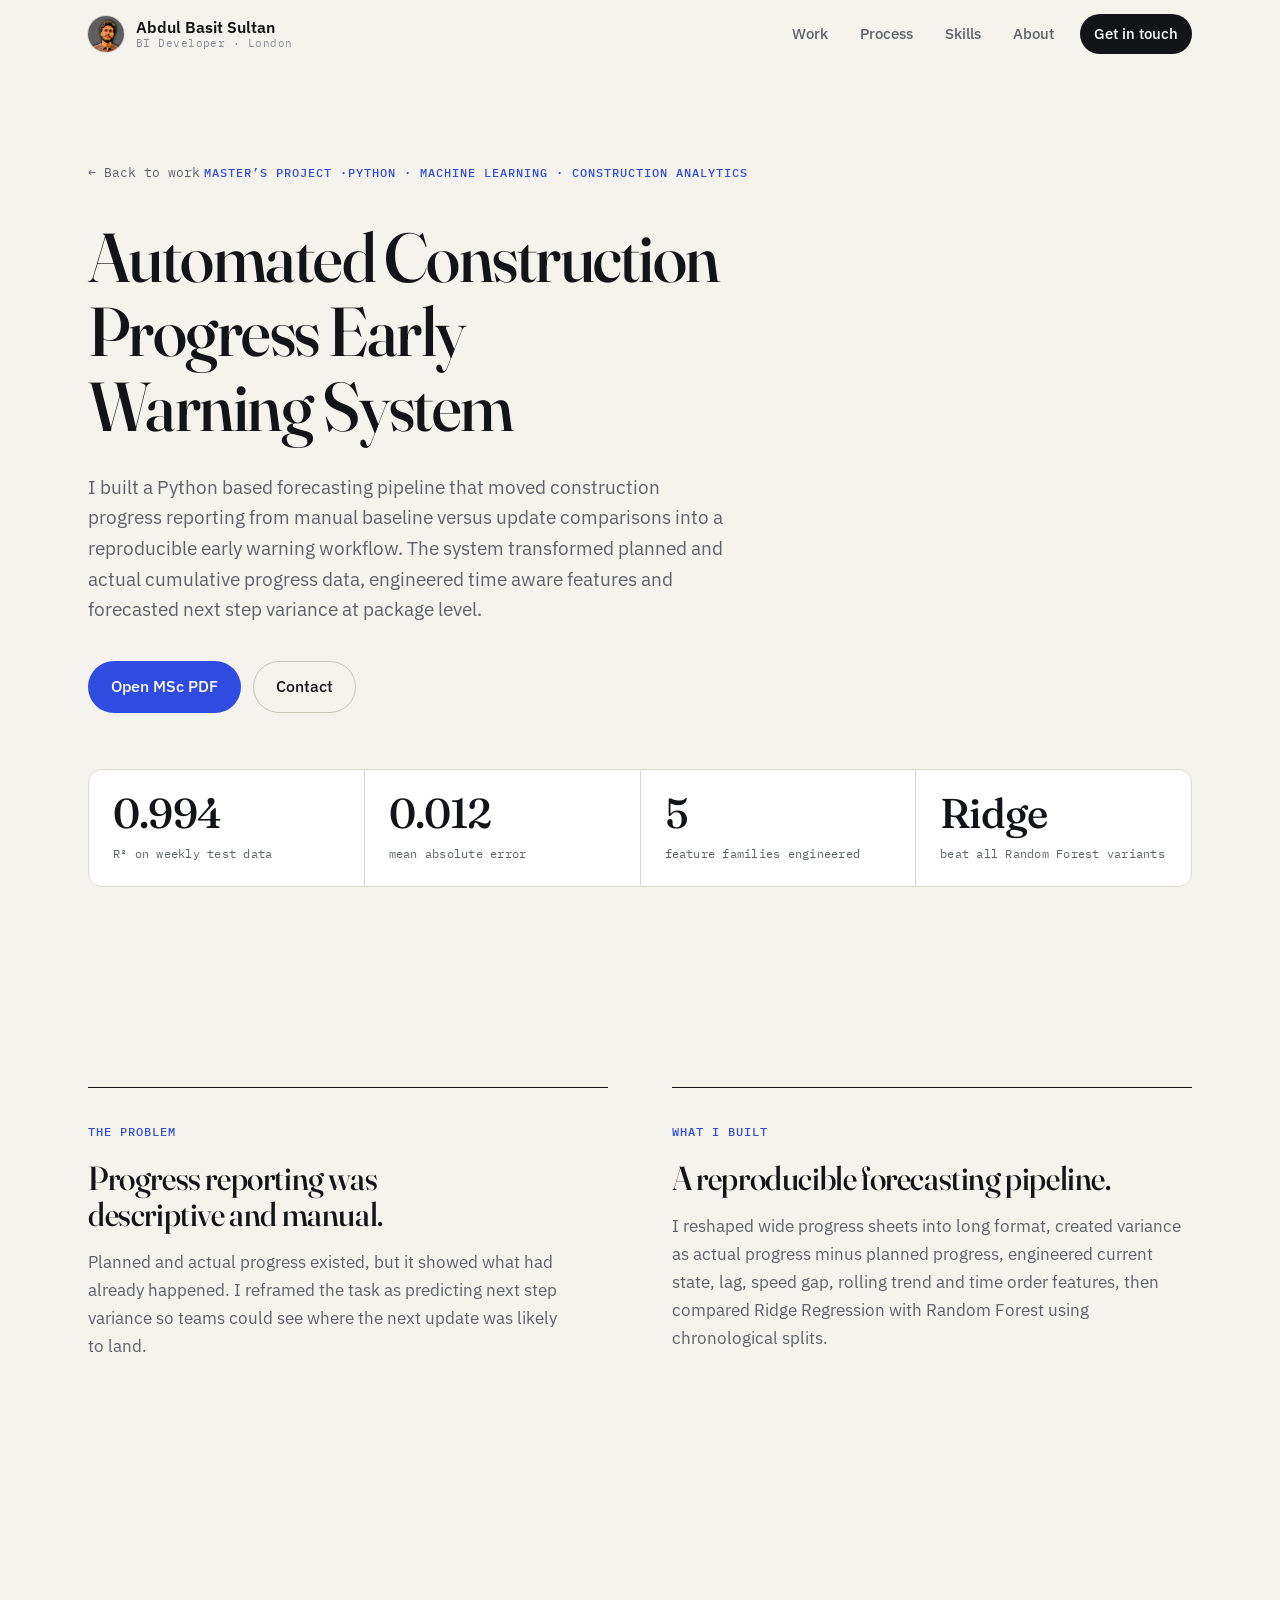
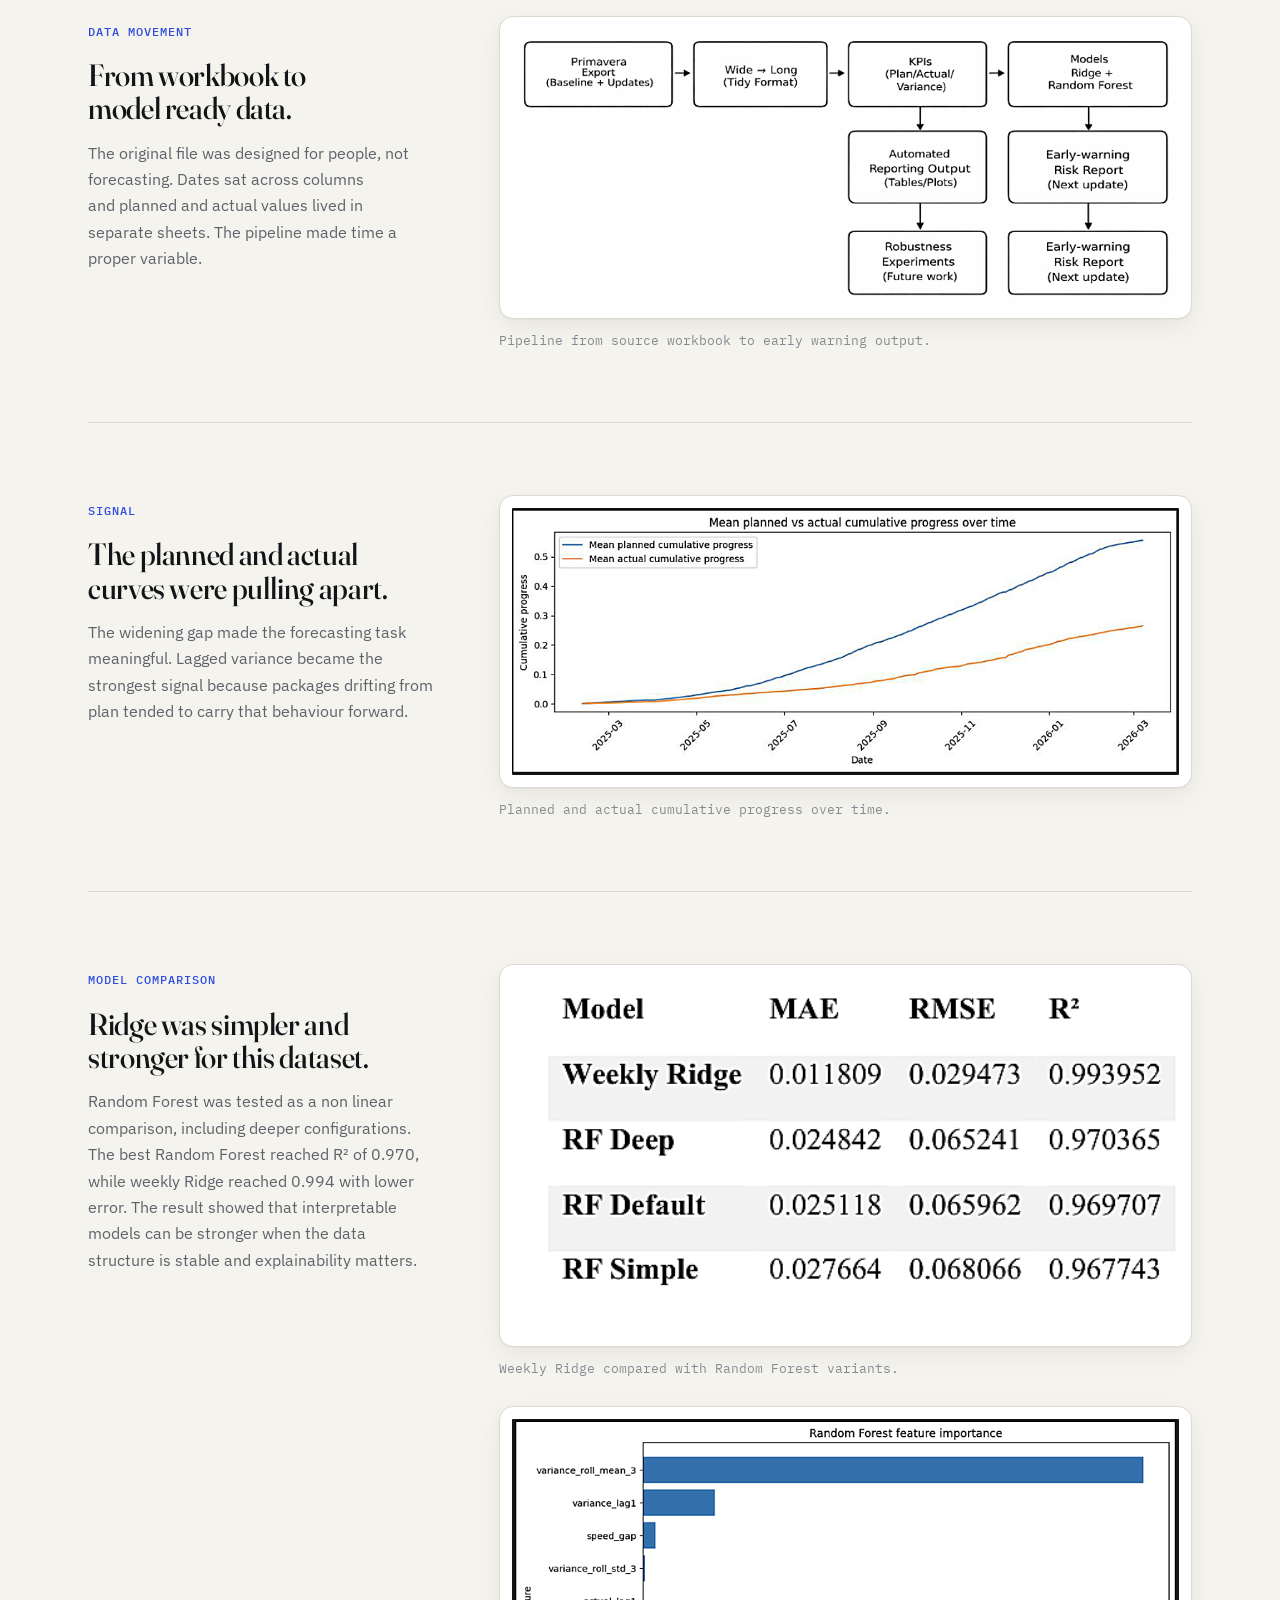
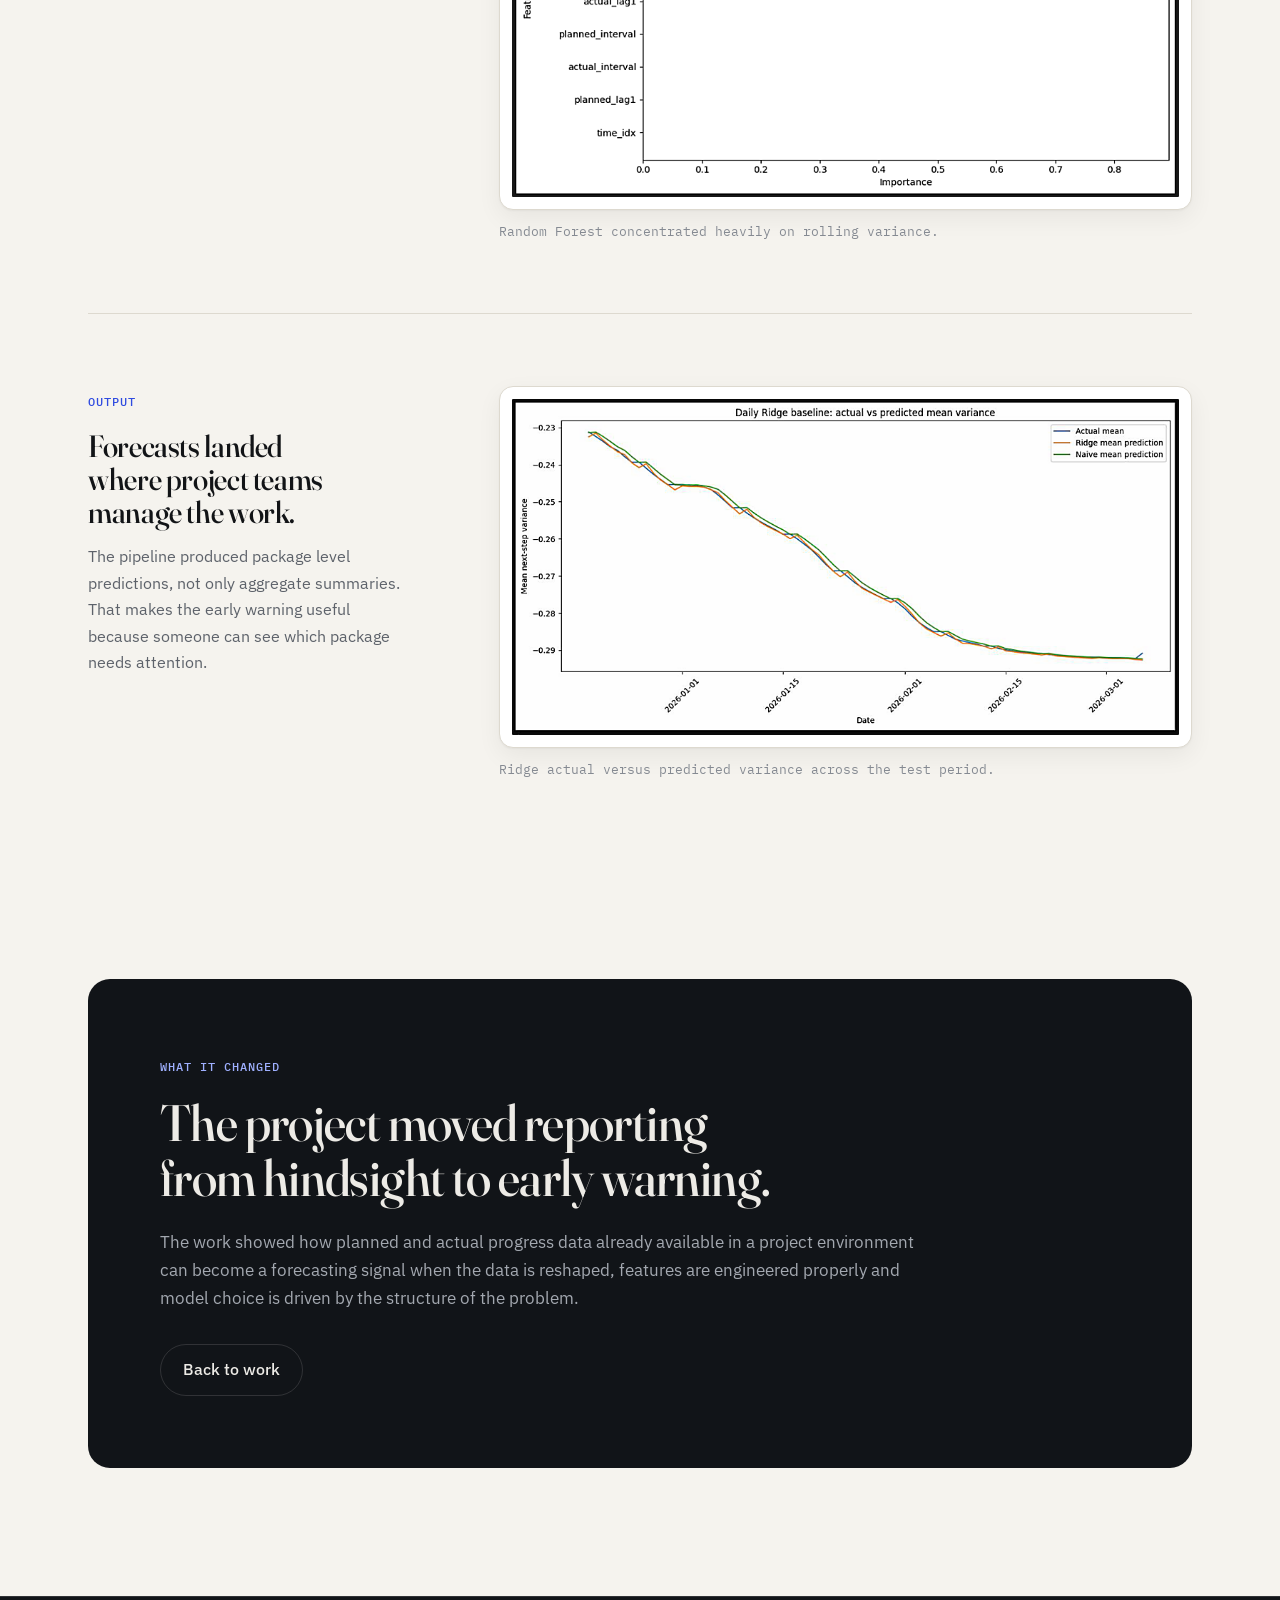
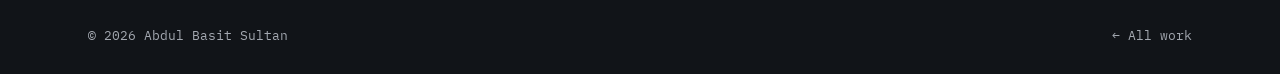
==== commit a80f5475: "Redesign portfolio with editorial layout, new type and colour system Fraunces, IBM Plex Sans and Ple" ====
--- a/projects/automated-construction-progress-early-warning-system.html
+++ b/projects/automated-construction-progress-early-warning-system.html
@@ -4,29 +4,41 @@
 <meta charset="UTF-8" />
 <meta name="viewport" content="width=device-width, initial-scale=1.0" />
 <title>Automated Construction Progress Early Warning System | Abdul Basit Sultan</title>
-<meta name="description" content="Masters project using Python, Ridge Regression and Random Forest to forecast construction progress variance." />
+<meta name="description" content="Master's project using Python, Ridge Regression and Random Forest to forecast construction progress variance." />
 <link rel="preconnect" href="https://fonts.googleapis.com">
 <link rel="preconnect" href="https://fonts.gstatic.com" crossorigin>
-<link href="https://fonts.googleapis.com/css2?family=Inter:wght@400;500;600;700;800&family=Space+Grotesk:wght@500;600;700&display=swap" rel="stylesheet">
+<link href="https://fonts.googleapis.com/css2?family=Fraunces:ital,opsz,wght@0,9..144,400..600;1,9..144,400..500&family=IBM+Plex+Mono:wght@400;500&family=IBM+Plex+Sans:wght@400;500;600&display=swap" rel="stylesheet">
+<meta name="theme-color" content="#f5f3ee" />
 <link rel="stylesheet" href="../style.css" />
 </head>
 <body>
 <header class="site-header">
-  <a class="brand" href="../index.html" aria-label="Home"><img class="brand-mark" src="../assets/images/profile.jpg" alt="" aria-hidden="true"><span>Abdul Basit Sultan</span></a>
-  <nav class="nav" aria-label="Main navigation">
-    <a href="../index.html">Home</a>
-    <a href="../index.html#work">Work</a>
-    <a href="../index.html#skills">Skills</a>
-    <a href="../index.html#about">About</a>
-    <a href="../index.html#contact">Contact</a>
-  </nav>
-  <a class="header-link" href="https://www.linkedin.com/in/abdul-basit-sultan/" target="_blank" rel="noopener">LinkedIn</a>
+  <div class="header-inner">
+    <a class="brand" href="../index.html" aria-label="Abdul Basit Sultan, home">
+      <img class="brand-mark" src="../assets/images/profile.jpg" alt="" width="36" height="36">
+      <span class="brand-text">
+        <span class="brand-name">Abdul Basit Sultan</span>
+        <span class="brand-role">BI Developer · London</span>
+      </span>
+    </a>
+    <button class="nav-toggle" type="button" aria-expanded="false" aria-controls="site-nav">
+      <span class="sr-only">Menu</span>
+      <span class="bars" aria-hidden="true"></span>
+    </button>
+    <nav id="site-nav" class="nav" aria-label="Main navigation">
+      <a href="../index.html#work">Work</a>
+      <a href="../index.html#process">Process</a>
+      <a href="../index.html#skills">Skills</a>
+      <a href="../index.html#about">About</a>
+      <a class="nav-cta" href="../index.html#contact">Get in touch</a>
+    </nav>
+  </div>
 </header>
 
 <main>
   <section class="project-hero section">
-    <a class="back-link" href="../index.html#work">Back to work</a>
-    <p class="eyebrow">Masters Project · Python · Machine Learning · Construction Analytics</p>
+    <a class="back-link" href="../index.html#work"><span aria-hidden="true">&larr;</span> Back to work</a>
+    <p class="eyebrow">Master&rsquo;s Project ·Python · Machine Learning · Construction Analytics</p>
     <h1>Automated Construction Progress Early Warning System</h1>
     <p class="project-summary">I built a Python based forecasting pipeline that moved construction progress reporting from manual baseline versus update comparisons into a reproducible early warning workflow. The system transformed planned and actual cumulative progress data, engineered time aware features and forecasted next step variance at package level.</p>
     <div class="project-actions">
@@ -34,10 +46,10 @@
       <a class="btn secondary" href="../index.html#contact">Contact</a>
     </div>
     <div class="project-metrics">
-      <span>R² 0.994 on weekly test data</span>
-      <span>MAE 0.012</span>
-      <span>5 feature families engineered</span>
-      <span>Ridge beat all Random Forest variants</span>
+      <div class="kpi"><strong>0.994</strong><span>R² on weekly test data</span></div>
+      <div class="kpi"><strong>0.012</strong><span>mean absolute error</span></div>
+      <div class="kpi"><strong>5</strong><span>feature families engineered</span></div>
+      <div class="kpi"><strong>Ridge</strong><span>beat all Random Forest variants</span></div>
     </div>
   </section>
 
@@ -95,12 +107,20 @@
     </article>
   </section>
 
-  <section class="section outcome-panel">
+  <div class="outcome-wrap"><section class="outcome-panel">
     <p class="eyebrow">What It Changed</p>
     <h2>The project moved reporting from hindsight to early warning.</h2>
     <p>The work showed how planned and actual progress data already available in a project environment can become a forecasting signal when the data is reshaped, features are engineered properly and model choice is driven by the structure of the problem.</p>
     <a class="btn secondary" href="../index.html#work">Back to work</a>
-  </section>
+  </section></div>
 </main>
+<footer class="footer">
+  <div class="footer-inner">
+    <p>&copy; <span id="year"></span> Abdul Basit Sultan</p>
+    <p><a href="../index.html#work">&larr; All work</a></p>
+  </div>
+</footer>
+
+<script src="../assets/js/site.js" defer></script>
 </body>
 </html>
--- a/style.css
+++ b/style.css
@@ -1,27 +1,46 @@
+/* ==========================================================================
+   Abdul Basit Sultan — Portfolio
+   Editorial, report-style system: warm paper, ink, one cobalt accent.
+   Display: Fraunces · Body: IBM Plex Sans · Data/labels: IBM Plex Mono
+   ========================================================================== */
+
 :root {
-  --bg: #071014;
-  --bg-2: #0d1a22;
-  --panel: #10242b;
-  --panel-2: #15313a;
-  --paper: #f5f1e8;
-  --paper-2: #fffaf0;
-  --ink: #142125;
-  --text: #f8f4ea;
-  --muted: #b9c8c7;
-  --soft: #7f9695;
-  --line: rgba(248, 244, 234, 0.14);
-  --line-dark: rgba(20, 33, 37, 0.14);
-  --teal: #7cf7d4;
-  --blue: #8fc7ff;
-  --gold: #f0c66e;
-  --radius: 22px;
-  --radius-sm: 14px;
-  --shadow: 0 24px 80px rgba(0, 0, 0, 0.28);
-  --font-display: 'Space Grotesk', sans-serif;
-  --font-body: 'Inter', sans-serif;
-  --max: 1160px;
-  --section: 96px;
-}
+  --bg: #f5f3ee;
+  --bg-2: #eeebe4;
+  --surface: #ffffff;
+  --ink: #121417;
+  --text: #23262b;
+  --muted: #5d626a;
+  --soft: #858a92;
+  --line: #ddd9cf;
+  --line-strong: #c9c4b8;
+
+  --accent: #2f4be0;
+  --accent-ink: #1f34a8;
+  --accent-soft: #e5e9fc;
+  --positive: #1d8a5f;
+
+  --night: #111418;
+  --night-2: #1a1e24;
+  --night-line: rgba(237, 235, 230, 0.14);
+  --night-text: #edebe6;
+  --night-muted: #a3a8b0;
+
+  --font-display: 'Fraunces', Georgia, 'Times New Roman', serif;
+  --font-body: 'IBM Plex Sans', system-ui, -apple-system, 'Segoe UI', sans-serif;
+  --font-mono: 'IBM Plex Mono', ui-monospace, 'SFMono-Regular', Consolas, monospace;
+
+  --max: 1200px;
+  --gutter: clamp(20px, 4vw, 48px);
+  --section: clamp(72px, 10vw, 128px);
+  --radius: 14px;
+  --radius-sm: 8px;
+  --header-h: 68px;
+  --shadow: 0 1px 2px rgba(18, 20, 23, 0.04), 0 8px 24px rgba(18, 20, 23, 0.06);
+  --shadow-lift: 0 2px 4px rgba(18, 20, 23, 0.05), 0 18px 40px rgba(18, 20, 23, 0.1);
+}
+
+/* ---------- Base ---------- */
 
 *,
 *::before,
@@ -33,181 +52,375 @@
 
 html {
   scroll-behavior: smooth;
+  overflow-x: clip;
+  scroll-padding-top: calc(var(--header-h) + 16px);
+  -webkit-text-size-adjust: 100%;
 }
 
 body {
   min-height: 100vh;
   color: var(--text);
-  background:
-    radial-gradient(circle at 15% 0%, rgba(124, 247, 212, 0.16), transparent 34rem),
-    radial-gradient(circle at 88% 12%, rgba(143, 199, 255, 0.14), transparent 30rem),
-    linear-gradient(180deg, #061014 0%, var(--bg) 54rem, #081216 100%);
+  background: var(--bg);
   font-family: var(--font-body);
-  font-size: 16px;
-  line-height: 1.7;
+  font-size: 17px;
+  line-height: 1.65;
   -webkit-font-smoothing: antialiased;
+  text-rendering: optimizeLegibility;
 }
 
 img {
   display: block;
-  width: 100%;
   max-width: 100%;
+  height: auto;
 }
 
 a {
   color: inherit;
   text-decoration: none;
 }
+
+::selection {
+  color: var(--surface);
+  background: var(--accent);
+}
+
+:focus-visible {
+  outline: 2px solid var(--accent);
+  outline-offset: 3px;
+  border-radius: 4px;
+}
+
+.sr-only {
+  position: absolute;
+  width: 1px;
+  height: 1px;
+  overflow: hidden;
+  clip: rect(0 0 0 0);
+  white-space: nowrap;
+}
+
+h1,
+h2,
+h3,
+h4 {
+  color: var(--ink);
+  font-family: var(--font-display);
+  font-weight: 500;
+  font-variation-settings: 'opsz' 144;
+  letter-spacing: -0.012em;
+  line-height: 1.08;
+  text-wrap: balance;
+}
+
+h1 {
+  font-size: clamp(2.6rem, 6vw, 5rem);
+  letter-spacing: -0.022em;
+}
+
+h2 {
+  font-size: clamp(2rem, 4vw, 3.25rem);
+}
+
+h3 {
+  font-size: clamp(1.3rem, 2vw, 1.6rem);
+  line-height: 1.2;
+  letter-spacing: -0.01em;
+}
+
+h1 em,
+h2 em {
+  padding-right: 0.06em;
+  color: var(--accent);
+  font-style: italic;
+  font-weight: 400;
+}
+
+p {
+  color: var(--muted);
+  text-wrap: pretty;
+}
+
+strong {
+  color: var(--ink);
+  font-weight: 600;
+}
+
+/* Mono labels */
+.eyebrow,
+.category,
+.panel-label {
+  display: inline-flex;
+  align-items: center;
+  gap: 10px;
+  margin-bottom: 18px;
+  color: var(--accent);
+  font-family: var(--font-mono);
+  font-size: 0.78rem;
+  font-weight: 500;
+  letter-spacing: 0.08em;
+  text-transform: uppercase;
+}
+
+/* ---------- Layout ---------- */
+
+.section {
+  width: min(100%, var(--max));
+  margin: 0 auto;
+  padding: var(--section) var(--gutter);
+}
+
+.section-heading {
+  max-width: 760px;
+  margin-bottom: clamp(36px, 5vw, 56px);
+}
+
+.section-heading p:not(.eyebrow) {
+  margin-top: 18px;
+  font-size: 1.1rem;
+}
+
+.rule {
+  border-top: 1px solid var(--line);
+}
+
+/* ---------- Header ---------- */
 
 .site-header {
   position: sticky;
   top: 0;
   z-index: 100;
-  display: grid;
-  grid-template-columns: auto 1fr auto;
+  background: rgba(245, 243, 238, 0.86);
+  border-bottom: 1px solid transparent;
+  backdrop-filter: saturate(1.4) blur(14px);
+  -webkit-backdrop-filter: saturate(1.4) blur(14px);
+  transition: border-color 200ms ease, background 200ms ease;
+}
+
+.site-header.scrolled {
+  border-bottom-color: var(--line);
+}
+
+.header-inner {
+  display: flex;
   align-items: center;
-  gap: 28px;
-  min-height: 72px;
-  padding: 0 38px;
-  background: rgba(7, 16, 20, 0.86);
-  border-bottom: 1px solid var(--line);
-  backdrop-filter: blur(18px);
+  justify-content: space-between;
+  gap: 24px;
+  width: min(100%, var(--max));
+  min-height: var(--header-h);
+  margin: 0 auto;
+  padding: 0 var(--gutter);
 }
 
 .brand {
   display: inline-flex;
   align-items: center;
   gap: 12px;
-  font-family: var(--font-display);
-  font-weight: 700;
+  min-width: 0;
 }
 
 .brand-mark {
+  width: 36px;
+  height: 36px;
+  flex: 0 0 36px;
+  border-radius: 50%;
+  object-fit: cover;
+  object-position: center 38%;
+  box-shadow: 0 0 0 1px var(--line);
+}
+
+.brand-text {
+  display: grid;
+  line-height: 1.2;
+}
+
+.brand-name {
+  color: var(--ink);
+  font-weight: 600;
+  font-size: 0.98rem;
+}
+
+.brand-role {
+  color: var(--soft);
+  font-family: var(--font-mono);
+  font-size: 0.7rem;
+  letter-spacing: 0.04em;
+}
+
+.nav {
+  display: flex;
+  align-items: center;
+  gap: 4px;
+}
+
+.nav a {
+  padding: 8px 14px;
+  color: var(--muted);
+  border-radius: 999px;
+  font-size: 0.92rem;
+  font-weight: 500;
+  transition: color 160ms ease, background 160ms ease;
+}
+
+.nav a:hover {
+  color: var(--ink);
+  background: var(--bg-2);
+}
+
+.nav a.nav-cta {
+  margin-left: 8px;
+  color: var(--surface);
+  background: var(--ink);
+}
+
+.nav a.nav-cta:hover {
+  background: var(--accent);
+}
+
+.nav-toggle {
+  display: none;
+  align-items: center;
+  justify-content: center;
   width: 44px;
   height: 44px;
-  flex: 0 0 44px;
-  border: 2px solid rgba(124, 247, 212, 0.72);
-  border-radius: 14px;
-  object-fit: cover;
-  object-position: center 38%;
-  box-shadow: 0 0 0 3px rgba(124, 247, 212, 0.08);
-}
-
-.nav {
-  display: flex;
+  background: transparent;
+  border: 1px solid var(--line-strong);
+  border-radius: 50%;
+  cursor: pointer;
+}
+
+.nav-toggle .bars,
+.nav-toggle .bars::before,
+.nav-toggle .bars::after {
+  display: block;
+  width: 16px;
+  height: 1.5px;
+  background: var(--ink);
+  border-radius: 2px;
+  transition: transform 200ms ease, background 200ms ease;
+}
+
+.nav-toggle .bars {
+  position: relative;
+}
+
+.nav-toggle .bars::before,
+.nav-toggle .bars::after {
+  content: "";
+  position: absolute;
+  left: 0;
+}
+
+.nav-toggle .bars::before { top: -5px; }
+.nav-toggle .bars::after { top: 5px; }
+
+.nav-open .nav-toggle .bars { background: transparent; }
+.nav-open .nav-toggle .bars::before { transform: translateY(5px) rotate(45deg); }
+.nav-open .nav-toggle .bars::after { transform: translateY(-5px) rotate(-45deg); }
+
+/* ---------- Buttons ---------- */
+
+.btn {
+  display: inline-flex;
+  align-items: center;
   justify-content: center;
-  gap: 5px;
-}
-
-.nav a,
-.header-link,
-.back-link {
-  color: var(--muted);
+  gap: 10px;
+  min-height: 50px;
+  padding: 12px 22px;
+  border: 1px solid transparent;
   border-radius: 999px;
-  padding: 9px 13px;
-  font-size: 13px;
-  font-weight: 700;
-  transition: 180ms ease;
-}
-
-.nav a:hover,
-.header-link:hover,
-.back-link:hover {
+  font-weight: 500;
+  font-size: 0.97rem;
+  transition: background 160ms ease, color 160ms ease, border-color 160ms ease, transform 160ms ease;
+}
+
+.btn .arrow {
+  transition: transform 160ms ease;
+}
+
+.btn:hover .arrow {
+  transform: translateX(3px);
+}
+
+.btn.primary {
+  color: var(--surface);
+  background: var(--accent);
+}
+
+.btn.primary:hover {
+  background: var(--accent-ink);
+}
+
+.btn.secondary {
+  color: var(--ink);
+  background: transparent;
+  border-color: var(--line-strong);
+}
+
+.btn.secondary:hover {
+  background: var(--surface);
+  border-color: var(--ink);
+}
+
+/* ---------- Home: hero ---------- */
+
+.hero {
+  display: grid;
+  grid-template-columns: minmax(0, 1fr) 340px;
+  gap: clamp(40px, 6vw, 88px);
+  align-items: end;
+  padding-top: clamp(56px, 8vw, 104px);
+  padding-bottom: clamp(48px, 6vw, 72px);
+}
+
+.hero-role {
+  display: inline-flex;
+  align-items: center;
+  gap: 10px;
+  margin-bottom: 28px;
+  padding: 6px 14px 6px 10px;
   color: var(--text);
-  background: rgba(255, 255, 255, 0.07);
-}
-
-.header-link {
+  background: var(--surface);
   border: 1px solid var(--line);
-}
-
-.section {
-  width: min(100%, var(--max));
-  margin: 0 auto;
-  padding: var(--section) 38px;
-}
-
-.eyebrow,
-.panel-label,
-.category {
-  margin-bottom: 14px;
-  color: var(--teal);
-  font-size: 0.76rem;
-  font-weight: 800;
-  letter-spacing: 0.13em;
-  text-transform: uppercase;
-}
-
-.hero-role {
-  margin-bottom: 18px;
-  color: var(--teal);
-  font-family: var(--font-display);
-  font-size: clamp(0.98rem, 1.45vw, 1.22rem);
-  font-weight: 800;
-  letter-spacing: 0.08em;
-  line-height: 1.35;
-  text-transform: uppercase;
-}
-
-h1,
-h2,
-h3,
-h4 {
-  font-family: var(--font-display);
-  line-height: 1.04;
-  letter-spacing: 0;
-}
-
-h1 {
-  max-width: 880px;
-  font-size: clamp(2.6rem, 4.7vw, 4.25rem);
-  font-weight: 700;
-}
-
-h2 {
-  font-size: clamp(2rem, 3.7vw, 3.5rem);
-  font-weight: 700;
-}
-
-h3 {
-  font-size: clamp(1.35rem, 2.2vw, 2rem);
-  font-weight: 700;
-}
-
-p {
-  color: var(--muted);
-}
-
-.section-heading {
-  max-width: 820px;
-  margin-bottom: 38px;
-}
-
-.section-heading p {
-  margin-top: 14px;
-  font-size: 1.05rem;
-}
-
-.hero {
-  display: grid;
-  grid-template-columns: 1fr;
-  align-items: start;
-  gap: 38px;
-  min-height: min(820px, calc(100vh - 72px));
-  padding-top: 46px;
-  padding-bottom: 46px;
-}
-
-.hero-copy {
-  max-width: 980px;
+  border-radius: 999px;
+  font-family: var(--font-mono);
+  font-size: 0.8rem;
+  letter-spacing: 0.02em;
+}
+
+.status-dot {
+  position: relative;
+  width: 8px;
+  height: 8px;
+  flex: 0 0 8px;
+  background: var(--positive);
+  border-radius: 50%;
+}
+
+.status-dot::after {
+  content: "";
+  position: absolute;
+  inset: -4px;
+  border: 1px solid var(--positive);
+  border-radius: 50%;
+  opacity: 0;
+  animation: pulse 2.4s ease-out infinite;
+}
+
+@keyframes pulse {
+  0% { transform: scale(0.6); opacity: 0.6; }
+  100% { transform: scale(1.6); opacity: 0; }
+}
+
+.hero h1 {
+  max-width: 15ch;
 }
 
 .hero-text,
 .project-summary {
-  max-width: 820px;
-  margin-top: 24px;
-  color: var(--muted);
-  font-size: 1.17rem;
+  max-width: 640px;
+  margin-top: 28px;
+  font-size: clamp(1.08rem, 1.5vw, 1.22rem);
+  line-height: 1.6;
 }
 
 .hero-actions,
@@ -215,322 +428,535 @@
   display: flex;
   flex-wrap: wrap;
   gap: 12px;
-  margin-top: 32px;
-}
-
-.btn {
+  margin-top: 36px;
+}
+
+/* Profile spec card */
+.profile-card {
+  padding: 24px;
+  background: var(--surface);
+  border: 1px solid var(--line);
+  border-radius: var(--radius);
+  box-shadow: var(--shadow);
+}
+
+.profile-head {
+  display: flex;
+  align-items: center;
+  gap: 14px;
+  padding-bottom: 18px;
+  border-bottom: 1px solid var(--line);
+}
+
+.profile-head img {
+  width: 64px;
+  height: 64px;
+  border-radius: 50%;
+  object-fit: cover;
+  object-position: center 38%;
+}
+
+.profile-head strong {
+  display: block;
+  font-size: 1.05rem;
+}
+
+.profile-head span {
+  color: var(--soft);
+  font-size: 0.9rem;
+}
+
+.spec-list {
+  display: grid;
+  margin-top: 6px;
+}
+
+.spec-list div {
+  display: grid;
+  grid-template-columns: 96px 1fr;
+  gap: 12px;
+  padding: 12px 0;
+  border-bottom: 1px dashed var(--line);
+}
+
+.spec-list div:last-child {
+  border-bottom: 0;
+}
+
+.spec-list dt {
+  color: var(--soft);
+  font-family: var(--font-mono);
+  font-size: 0.74rem;
+  letter-spacing: 0.06em;
+  text-transform: uppercase;
+  padding-top: 2px;
+}
+
+.spec-list dd {
+  color: var(--ink);
+  font-size: 0.95rem;
+  font-weight: 500;
+  line-height: 1.45;
+}
+
+/* Pipeline strip */
+.pipeline {
+  padding-top: 0;
+}
+
+.pipeline-intro {
+  display: grid;
+  grid-template-columns: minmax(0, 1fr) minmax(0, 1fr);
+  gap: 32px;
+  align-items: end;
+  padding-top: 40px;
+  margin-bottom: 28px;
+  border-top: 1px solid var(--ink);
+}
+
+.pipeline-intro p:not(.eyebrow) {
+  color: var(--text);
+  font-family: var(--font-display);
+  font-size: clamp(1.25rem, 2vw, 1.6rem);
+  line-height: 1.3;
+  letter-spacing: -0.01em;
+}
+
+.pipeline-intro .eyebrow {
+  margin: 0;
+  justify-self: end;
+}
+
+.pipeline-steps {
+  display: grid;
+  grid-template-columns: repeat(4, 1fr);
+  list-style: none;
+  background: var(--surface);
+  border: 1px solid var(--line);
+  border-radius: var(--radius);
+  overflow: hidden;
+}
+
+.pipeline-steps li {
+  position: relative;
+  padding: 26px 24px 28px;
+}
+
+.pipeline-steps li + li {
+  border-left: 1px solid var(--line);
+}
+
+.pipeline-steps li + li::before {
+  content: "";
+  position: absolute;
+  top: 30px;
+  left: -7px;
+  width: 12px;
+  height: 12px;
+  background: var(--surface);
+  border-top: 1px solid var(--line-strong);
+  border-right: 1px solid var(--line-strong);
+  transform: rotate(45deg);
+}
+
+.step-index {
+  display: block;
+  margin-bottom: 14px;
+  color: var(--accent);
+  font-family: var(--font-mono);
+  font-size: 0.78rem;
+}
+
+.pipeline-steps h3 {
+  margin-bottom: 8px;
+  font-size: 1.2rem;
+}
+
+.pipeline-steps p {
+  font-size: 0.95rem;
+  line-height: 1.55;
+}
+
+/* ---------- Home: process ---------- */
+
+.split {
+  display: grid;
+  grid-template-columns: minmax(0, 5fr) minmax(0, 7fr);
+  gap: clamp(40px, 6vw, 96px);
+  align-items: start;
+}
+
+.split > .section-heading {
+  position: sticky;
+  top: calc(var(--header-h) + 32px);
+  margin-bottom: 0;
+}
+
+.process-list {
+  list-style: none;
+  border-top: 1px solid var(--line);
+}
+
+.process-list li {
+  display: grid;
+  grid-template-columns: 56px minmax(0, 1fr);
+  gap: 16px;
+  padding: 28px 0;
+  border-bottom: 1px solid var(--line);
+}
+
+.process-list .num {
+  color: var(--soft);
+  font-family: var(--font-mono);
+  font-size: 0.85rem;
+  padding-top: 4px;
+}
+
+.process-list h3 {
+  margin-bottom: 8px;
+}
+
+/* ---------- Home: work ---------- */
+
+.work-list {
+  display: grid;
+  gap: 20px;
+}
+
+.work-item {
+  display: grid;
+  grid-template-columns: minmax(0, 5fr) minmax(0, 6fr);
+  gap: clamp(24px, 4vw, 56px);
+  align-items: center;
+  padding: clamp(16px, 2vw, 22px);
+  background: var(--surface);
+  border: 1px solid var(--line);
+  border-radius: calc(var(--radius) + 4px);
+  box-shadow: var(--shadow);
+  transition: transform 220ms ease, box-shadow 220ms ease, border-color 220ms ease;
+}
+
+.work-item:hover {
+  border-color: var(--line-strong);
+  box-shadow: var(--shadow-lift);
+  transform: translateY(-3px);
+}
+
+.work-thumb {
+  aspect-ratio: 16 / 10;
+  overflow: hidden;
+  background: var(--bg-2);
+  border: 1px solid var(--line);
+  border-radius: var(--radius);
+}
+
+.work-thumb img {
+  width: 100%;
+  height: 100%;
+  object-fit: cover;
+  object-position: top left;
+  transition: transform 600ms cubic-bezier(0.2, 0.7, 0.2, 1);
+}
+
+.work-item:hover .work-thumb img {
+  transform: scale(1.04);
+}
+
+.work-thumb.fit-contain img {
+  padding: 18px;
+  object-fit: contain;
+  object-position: center;
+  background: var(--surface);
+}
+
+.work-body {
+  padding: 8px clamp(4px, 1.5vw, 20px) 8px 0;
+}
+
+.work-meta {
+  display: flex;
+  flex-wrap: wrap;
+  gap: 8px 16px;
+  align-items: center;
+  margin-bottom: 14px;
+  font-family: var(--font-mono);
+  font-size: 0.78rem;
+  letter-spacing: 0.06em;
+  text-transform: uppercase;
+}
+
+.work-meta .idx {
+  color: var(--soft);
+}
+
+.work-meta .category {
+  margin: 0;
+}
+
+.work-body h3 {
+  margin-bottom: 12px;
+  font-size: clamp(1.5rem, 2.6vw, 2.1rem);
+  line-height: 1.12;
+}
+
+.tag-row {
+  display: flex;
+  flex-wrap: wrap;
+  gap: 6px;
+  margin: 20px 0 22px;
+  list-style: none;
+}
+
+.tag-row li,
+.tag-row span {
+  padding: 4px 10px;
+  color: var(--muted);
+  background: var(--bg);
+  border: 1px solid var(--line);
+  border-radius: 6px;
+  font-family: var(--font-mono);
+  font-size: 0.76rem;
+}
+
+.card-action {
+  display: inline-flex;
+  align-items: center;
+  gap: 8px;
+  color: var(--ink);
+  font-weight: 600;
+  border-bottom: 1px solid var(--ink);
+  padding-bottom: 2px;
+  transition: color 160ms ease, border-color 160ms ease, gap 160ms ease;
+}
+
+.work-item:hover .card-action {
+  gap: 12px;
+  color: var(--accent);
+  border-color: var(--accent);
+}
+
+/* ---------- Home: skills ---------- */
+
+.skills-grid {
+  display: grid;
+  grid-template-columns: repeat(4, 1fr);
+  border-top: 1px solid var(--ink);
+}
+
+.skills-grid > div {
+  padding: 24px 24px 8px 0;
+}
+
+.skills-grid > div + div {
+  padding-left: 24px;
+  border-left: 1px solid var(--line);
+}
+
+.skills-grid h3 {
+  margin-bottom: 16px;
+  font-size: 1.2rem;
+}
+
+.skills-grid ul {
+  list-style: none;
+  display: grid;
+  gap: 8px;
+}
+
+.skills-grid li {
+  color: var(--muted);
+  font-size: 0.96rem;
+  line-height: 1.45;
+}
+
+.skills-grid li::before {
+  content: "→ ";
+  color: var(--soft);
+  font-family: var(--font-mono);
+  font-size: 0.85em;
+}
+
+/* ---------- Home: about ---------- */
+
+.about-quote {
+  color: var(--ink);
+  font-family: var(--font-display);
+  font-size: clamp(1.9rem, 3.6vw, 3rem);
+  font-weight: 400;
+  line-height: 1.15;
+  letter-spacing: -0.02em;
+}
+
+.about-copy {
+  display: grid;
+  gap: 18px;
+  font-size: 1.05rem;
+}
+
+.about-copy p:first-child::first-letter {
+  float: left;
+  margin: 6px 10px 0 0;
+  color: var(--accent);
+  font-family: var(--font-display);
+  font-size: 3.6rem;
+  line-height: 0.8;
+}
+
+/* ---------- Dark band (contact / outcome) ---------- */
+
+.band {
+  color: var(--night-text);
+  background: var(--night);
+}
+
+.band h2,
+.band h3,
+.band strong {
+  color: var(--night-text);
+}
+
+.band p {
+  color: var(--night-muted);
+}
+
+.band .eyebrow {
+  color: #9fb0ff;
+}
+
+.contact-section {
+  display: grid;
+  grid-template-columns: minmax(0, 1fr) minmax(0, 1fr);
+  gap: clamp(40px, 6vw, 96px);
+  align-items: start;
+}
+
+.contact-section h2 {
+  max-width: 14ch;
+}
+
+.contact-section > div > p:not(.eyebrow) {
+  max-width: 480px;
+  margin-top: 22px;
+  font-size: 1.08rem;
+}
+
+.contact-links {
+  display: grid;
+  margin-top: 40px;
+  border-top: 1px solid var(--night-line);
+}
+
+.contact-links a {
+  display: flex;
+  align-items: center;
+  justify-content: space-between;
+  gap: 16px;
+  padding: 18px 0;
+  color: var(--night-text);
+  border-bottom: 1px solid var(--night-line);
+  font-size: 1.05rem;
+  transition: color 160ms ease, padding 160ms ease;
+}
+
+.contact-links a span {
+  color: var(--night-muted);
+  font-family: var(--font-mono);
+  font-size: 0.74rem;
+  letter-spacing: 0.08em;
+  text-transform: uppercase;
+}
+
+.contact-links a:hover {
+  color: #9fb0ff;
+  padding-left: 6px;
+}
+
+.contact-form {
+  display: grid;
+  gap: 8px;
+  padding: clamp(24px, 3.4vw, 36px);
+  background: var(--night-2);
+  border: 1px solid var(--night-line);
+  border-radius: calc(var(--radius) + 4px);
+}
+
+.form-title {
+  margin-bottom: 14px;
+}
+
+.form-title h3 {
+  font-size: 1.5rem;
+}
+
+.form-title p {
+  margin-top: 4px;
+  font-size: 0.95rem;
+}
+
+.contact-form label {
+  margin-top: 10px;
+  color: var(--night-muted);
+  font-family: var(--font-mono);
+  font-size: 0.74rem;
+  letter-spacing: 0.08em;
+  text-transform: uppercase;
+}
+
+.contact-form input,
+.contact-form textarea {
+  width: 100%;
+  padding: 14px 16px;
+  color: var(--night-text);
+  background: rgba(255, 255, 255, 0.04);
+  border: 1px solid var(--night-line);
+  border-radius: var(--radius-sm);
+  font: inherit;
+  font-size: 1rem;
+  outline: none;
+  transition: border-color 160ms ease, background 160ms ease, box-shadow 160ms ease;
+}
+
+.contact-form textarea {
+  min-height: 140px;
+  resize: vertical;
+}
+
+.contact-form input::placeholder,
+.contact-form textarea::placeholder {
+  color: #6c727b;
+}
+
+.contact-form input:focus,
+.contact-form textarea:focus {
+  background: rgba(255, 255, 255, 0.06);
+  border-color: #9fb0ff;
+  box-shadow: 0 0 0 3px rgba(159, 176, 255, 0.2);
+}
+
+.contact-form button {
   display: inline-flex;
   align-items: center;
   justify-content: center;
-  min-height: 48px;
-  padding: 13px 20px;
+  gap: 10px;
+  min-height: 52px;
+  margin-top: 20px;
+  color: var(--night);
+  background: var(--night-text);
+  border: 0;
   border-radius: 999px;
-  font-weight: 800;
-  font-size: 0.94rem;
-  transition: 180ms ease;
-}
-
-.btn.primary {
-  color: var(--ink);
-  background: var(--teal);
-}
-
-.btn.secondary {
-  color: var(--text);
-  border: 1px solid var(--line);
-}
-
-.btn:hover {
-  transform: translateY(-2px);
-}
-
-.value-grid article,
-.process-grid article,
-.work-card,
-.contact-card,
-.outcome-panel,
-.phase-grid article {
-  background: linear-gradient(180deg, rgba(255, 255, 255, 0.055), rgba(255, 255, 255, 0.022)), var(--panel);
-  border: 1px solid var(--line);
-  border-radius: var(--radius);
-  box-shadow: var(--shadow);
-}
-
-.hero-support {
-  display: grid;
-  grid-template-columns: minmax(280px, 0.72fr) minmax(0, 1.28fr);
-  gap: 34px;
-  align-items: start;
-  padding-top: 32px;
-  border-top: 1px solid var(--line);
-}
-
-.hero-support > p {
-  max-width: 520px;
-  color: var(--text);
-  font-family: var(--font-display);
-  font-size: clamp(1.35rem, 2.4vw, 2rem);
-  font-weight: 700;
-  line-height: 1.16;
-}
-
-.hero-delivery {
-  display: grid;
-  gap: 14px;
-}
-
-.hero-layer-list {
-  display: grid;
-  grid-template-columns: repeat(4, 1fr);
-  gap: 10px;
-}
-
-.hero-layer-list div {
-  min-height: 154px;
-  padding: 18px;
-  background: rgba(255, 255, 255, 0.045);
-  border: 1px solid var(--line);
-  border-radius: var(--radius-sm);
-}
-
-.hero-layer-list span,
-.hero-credentials span,
-.skills-list span {
-  display: block;
-  color: var(--text);
-  font-weight: 800;
-}
-
-.hero-layer-list span {
-  margin-bottom: 10px;
-  color: var(--teal);
-  font-size: 0.82rem;
-}
-
-.hero-layer-list p {
-  color: var(--soft);
-  font-size: 0.92rem;
-  line-height: 1.55;
-}
-
-.hero-credentials {
-  display: flex;
-  flex-wrap: wrap;
-  gap: 10px;
-}
-
-.hero-credentials span {
-  display: inline-flex;
-  align-items: center;
-  min-height: 42px;
-  padding: 9px 12px;
-  background: rgba(255, 255, 255, 0.055);
-  border: 1px solid var(--line);
-  border-radius: 999px;
-  font-size: 0.86rem;
-}
-
-.skills-list p {
-  margin-top: 5px;
-  color: var(--soft);
-  font-size: 0.94rem;
-}
-
-.value-grid,
-.process-grid,
-.case-grid,
-.skills-list,
-.image-grid,
-.phase-grid,
-.contact-links {
-  display: grid;
-  gap: 18px;
-}
-
-.value-grid {
-  grid-template-columns: repeat(3, 1fr);
-}
-
-.process-grid {
-  grid-template-columns: repeat(3, 1fr);
-}
-
-.value-grid article,
-.process-grid article,
-.work-card,
-.phase-grid article {
-  padding: 28px;
-}
-
-.value-grid h3,
-.process-grid h3,
-.work-card h3 {
-  margin-bottom: 12px;
-}
-
-.process-grid article {
-  position: relative;
-  min-height: 245px;
-  overflow: hidden;
-}
-
-.process-grid article::after {
-  content: "";
-  position: absolute;
-  right: -36px;
-  bottom: -42px;
-  width: 118px;
-  height: 118px;
-  background: radial-gradient(circle, rgba(124, 247, 212, 0.16), transparent 68%);
-  pointer-events: none;
-}
-
-.process-grid span {
-  display: inline-flex;
-  align-items: center;
-  justify-content: center;
-  width: 42px;
-  height: 42px;
-  margin-bottom: 24px;
-  color: var(--ink);
-  background: var(--teal);
-  border-radius: 50%;
-  font-family: var(--font-display);
-  font-weight: 800;
-}
-
-.process-grid p {
-  color: var(--soft);
-  font-size: 0.98rem;
-}
-
-.work-group + .work-group {
-  margin-top: 54px;
-}
-
-.work-group h2 {
-  margin-bottom: 24px;
-  font-size: clamp(2rem, 3.5vw, 3.1rem);
-}
-
-.case-grid {
-  grid-template-columns: 1fr 1fr;
-}
-
-.linked-card {
-  display: flex;
-  min-height: 360px;
-  flex-direction: column;
-  position: relative;
-  transition: border-color 180ms ease, transform 180ms ease, box-shadow 180ms ease, background 180ms ease;
-}
-
-.linked-card:hover,
-.linked-card:focus-visible {
-  border-color: rgba(124, 247, 212, 0.42);
-  background: linear-gradient(180deg, rgba(124, 247, 212, 0.075), rgba(255, 255, 255, 0.025)), var(--panel);
-  box-shadow: 0 28px 86px rgba(0, 0, 0, 0.34);
-  transform: translateY(-4px);
-}
-
-.linked-card:focus-visible {
-  outline: 3px solid rgba(124, 247, 212, 0.55);
-  outline-offset: 4px;
-}
-
-.linked-card .tag-row {
-  margin-top: auto;
-}
-
-.card-action {
-  display: inline-flex;
-  align-items: center;
-  margin-top: 2px;
-  color: var(--teal);
-  font-weight: 900;
-}
-
-.applied-card {
-  min-height: 300px;
-}
-
-.tag-row {
-  display: flex;
-  flex-wrap: wrap;
-  gap: 8px;
-  margin: 22px 0;
-}
-
-.tag-row span,
-.metric-list span,
-.project-metrics span {
-  display: inline-flex;
-  color: var(--text);
-  background: rgba(255, 255, 255, 0.06);
-  border: 1px solid var(--line);
-  border-radius: 999px;
-  padding: 8px 11px;
-  font-size: 0.82rem;
-  font-weight: 800;
-}
-
-.metric-list,
-.project-metrics {
-  display: flex;
-  flex-wrap: wrap;
-  align-content: start;
-  gap: 10px;
-}
-
-.split-section,
-.about-section,
-.contact-section {
-  display: grid;
-  grid-template-columns: 0.85fr 1.15fr;
-  gap: 52px;
-  align-items: start;
-}
-
-.skills-list {
-  grid-template-columns: 1fr 1fr;
-}
-
-.skills-list div {
-  padding: 0 0 18px;
-  border-bottom: 1px solid var(--line);
-}
-
-.about-copy {
-  display: grid;
-  gap: 18px;
-}
-
-.contact-stack {
-  display: grid;
-  gap: 18px;
-}
-
-.contact-form {
-  display: grid;
-  gap: 16px;
-  padding: clamp(22px, 3.4vw, 32px);
-  background: linear-gradient(180deg, rgba(255, 255, 255, 0.045), rgba(255, 255, 255, 0.018)), #0b1420;
-  border: 1px solid rgba(143, 199, 255, 0.28);
-  border-radius: 24px;
-  box-shadow: 0 24px 80px rgba(0, 0, 0, 0.32), inset 0 0 0 1px rgba(124, 247, 212, 0.06);
-}
-
-.form-title {
-  display: flex;
-  align-items: center;
-  gap: 12px;
-  margin-bottom: 4px;
-}
-
-.form-title svg,
+  font: 600 1rem var(--font-body);
+  cursor: pointer;
+  transition: background 160ms ease, color 160ms ease;
+}
+
+.contact-form button:hover {
+  color: var(--surface);
+  background: var(--accent);
+}
+
 .contact-form button svg {
-  width: 24px;
-  height: 24px;
+  width: 18px;
+  height: 18px;
   fill: none;
   stroke: currentColor;
   stroke-width: 2;
@@ -538,416 +964,521 @@
   stroke-linejoin: round;
 }
 
-.form-title svg {
-  color: var(--blue);
-}
-
-.form-title h3 {
-  font-size: clamp(1.55rem, 2.4vw, 2rem);
-}
-
-.contact-form label {
-  color: var(--text);
-  font-weight: 800;
-}
-
-.contact-form input,
-.contact-form textarea {
-  width: 100%;
-  color: var(--text);
-  background: rgba(15, 27, 43, 0.92);
-  border: 1px solid rgba(143, 199, 255, 0.18);
-  border-radius: var(--radius-sm);
-  padding: 15px 18px;
-  font: inherit;
-  outline: none;
-  transition: border-color 160ms ease, box-shadow 160ms ease, background 160ms ease;
-}
-
-.contact-form textarea {
-  min-height: 150px;
-  resize: vertical;
-}
-
-.contact-form input::placeholder,
-.contact-form textarea::placeholder {
-  color: #8f9fb8;
-}
-
-.contact-form input:focus,
-.contact-form textarea:focus {
-  background: rgba(17, 31, 49, 0.98);
-  border-color: rgba(124, 247, 212, 0.75);
-  box-shadow: 0 0 0 4px rgba(124, 247, 212, 0.12);
-}
-
-.contact-form button {
+.form-status {
+  min-height: 22px;
+  margin-top: 6px;
+  font-size: 0.9rem;
+  text-align: center;
+}
+
+.hidden-field {
+  display: none;
+}
+
+/* ---------- Footer ---------- */
+
+.footer {
+  color: var(--night-muted);
+  background: var(--night);
+  border-top: 1px solid var(--night-line);
+}
+
+.footer-inner {
+  display: flex;
+  flex-wrap: wrap;
+  justify-content: space-between;
+  gap: 12px;
+  width: min(100%, var(--max));
+  margin: 0 auto;
+  padding: 28px var(--gutter);
+  font-family: var(--font-mono);
+  font-size: 0.8rem;
+}
+
+.footer p {
+  color: inherit;
+}
+
+.footer a:hover {
+  color: var(--night-text);
+}
+
+/* ==========================================================================
+   Project pages
+   ========================================================================== */
+
+.back-link {
   display: inline-flex;
   align-items: center;
-  justify-content: center;
-  gap: 10px;
-  min-height: 54px;
+  gap: 8px;
+  margin-bottom: 36px;
+  color: var(--muted);
+  font-family: var(--font-mono);
+  font-size: 0.82rem;
+  transition: color 160ms ease, gap 160ms ease;
+}
+
+.back-link:hover {
+  gap: 12px;
+  color: var(--ink);
+}
+
+.project-hero {
+  padding-top: clamp(48px, 7vw, 88px);
+  padding-bottom: clamp(48px, 6vw, 72px);
+}
+
+.project-hero h1 {
+  max-width: 18ch;
+  font-size: clamp(2.4rem, 5.4vw, 4.4rem);
+}
+
+.project-hero .eyebrow {
+  flex-wrap: wrap;
+}
+
+/* KPI tiles */
+.project-metrics {
+  display: grid;
+  grid-template-columns: repeat(4, minmax(0, 1fr));
+  gap: 1px;
+  margin-top: clamp(40px, 5vw, 56px);
+  background: var(--line);
+  border: 1px solid var(--line);
+  border-radius: var(--radius);
+  overflow: hidden;
+}
+
+.project-metrics > * {
+  padding: 22px 24px;
+  background: var(--surface);
+}
+
+.kpi strong {
+  display: block;
+  color: var(--ink);
+  font-family: var(--font-display);
+  font-size: clamp(2rem, 3.4vw, 2.6rem);
+  font-weight: 500;
+  font-variant-numeric: tabular-nums;
+  letter-spacing: -0.02em;
+  line-height: 1.05;
+}
+
+.kpi span {
+  display: block;
   margin-top: 8px;
-  color: #0a1118;
-  background: linear-gradient(100deg, #7ed9ee 0%, #93d4bd 52%, #f0b742 100%);
-  border: 0;
-  border-radius: var(--radius-sm);
-  box-shadow: 0 16px 40px rgba(124, 247, 212, 0.16);
-  font: 900 1rem var(--font-display);
-  cursor: pointer;
-  transition: transform 160ms ease, filter 160ms ease;
-}
-
-.contact-form button:hover {
-  filter: brightness(1.05);
-  transform: translateY(-2px);
-}
-
-.form-status {
-  min-height: 24px;
   color: var(--muted);
-  font-size: 0.92rem;
-  line-height: 1.45;
-  text-align: center;
-}
-
-.hidden-field {
-  display: none;
-}
-
-.contact-links {
-  display: grid;
-  gap: 10px;
-}
-
-.contact-links a {
-  display: flex;
-  align-items: center;
-  justify-content: center;
-  min-height: 50px;
-  color: var(--text);
-  background: rgba(255, 255, 255, 0.045);
-  border: 1px solid var(--line);
-  border-radius: var(--radius-sm);
-  padding: 12px 15px;
-  text-align: center;
-  font-weight: 800;
-}
-
-.contact-links a:hover {
+  font-family: var(--font-mono);
+  font-size: 0.78rem;
+  letter-spacing: 0.02em;
+}
+
+.project-metrics > span {
   color: var(--ink);
-  background: var(--teal);
-}
-
-.footer {
-  padding: 30px 38px;
-  color: var(--soft);
-  border-top: 1px solid var(--line);
-  text-align: center;
-}
-
-.project-hero {
-  padding-top: 74px;
-  padding-bottom: 60px;
-}
-
-.project-metrics {
-  margin-top: 30px;
-}
-
+  font-weight: 500;
+  font-size: 0.98rem;
+}
+
+.project-metrics > span::before {
+  content: "";
+  display: block;
+  width: 8px;
+  height: 8px;
+  margin-bottom: 14px;
+  background: var(--accent);
+  border-radius: 2px;
+}
+
+/* Problem / build two-up */
 .article-grid {
   display: grid;
   grid-template-columns: 1fr 1fr;
-  gap: 24px;
+  gap: clamp(32px, 5vw, 72px);
 }
 
 .article-grid article {
-  padding-bottom: 22px;
-  border-bottom: 1px solid var(--line);
+  padding-top: 28px;
+  border-top: 1px solid var(--ink);
 }
 
 .article-grid h2 {
   margin-bottom: 16px;
-  font-size: clamp(1.7rem, 2.8vw, 2.5rem);
-}
-
-.architecture-crops {
-  display: grid;
-  grid-template-columns: repeat(2, 1fr);
-  gap: 22px;
-  width: min(100%, 980px);
-  justify-self: center;
-}
-
-.architecture-crops figure,
-.architecture-detail {
-  padding: 18px;
-  background: linear-gradient(180deg, rgba(255, 255, 255, 0.052), rgba(255, 255, 255, 0.02)), var(--panel);
-  border: 1px solid var(--line);
-  border-radius: 18px;
-}
-
-.architecture-crops img {
-  width: 100%;
-  height: clamp(380px, 58vh, 620px);
-  background: #f8f8f4;
-  border-radius: 12px;
-  object-fit: contain;
-}
-
-.architecture-crops figcaption,
-.architecture-detail figcaption {
-  max-width: none;
-}
-
-.architecture-crops figcaption strong {
-  color: var(--text);
-}
-
-.architecture-detail {
-  width: min(100%, 720px);
-  justify-self: center;
-}
-
-.architecture-detail img {
-  width: 100%;
-  max-height: min(680px, 70vh);
-  object-fit: contain;
-}
-
+  font-size: clamp(1.6rem, 2.6vw, 2.2rem);
+}
+
+/* Visual blocks: sticky copy + figure */
 .visual-list {
   display: grid;
-  gap: 0;
 }
 
 .visual-block {
   display: grid;
-  grid-template-columns: 1fr;
-  gap: 26px;
+  grid-template-columns: minmax(0, 4fr) minmax(0, 8fr);
+  gap: clamp(32px, 5vw, 64px);
   align-items: start;
-  padding: clamp(46px, 6vw, 68px) 0;
+  padding: clamp(48px, 6vw, 72px) 0;
   border-top: 1px solid var(--line);
+}
+
+.visual-block:first-child {
+  padding-top: 0;
+  border-top: 0;
+}
+
+.visual-block > div:first-child {
+  position: sticky;
+  top: calc(var(--header-h) + 32px);
 }
 
 .visual-block h2 {
   margin-bottom: 14px;
-  font-size: clamp(1.9rem, 3vw, 3rem);
-}
-
-.visual-block > div:first-child {
+  font-size: clamp(1.6rem, 2.4vw, 2.1rem);
+}
+
+.visual-block > div:first-child p:not(.eyebrow) {
+  font-size: 1rem;
+}
+
+figure {
+  display: grid;
+  gap: 12px;
+  min-width: 0;
+}
+
+figure img {
+  width: 100%;
+  max-height: min(680px, calc(100vh - 160px));
+  padding: 12px;
+  object-fit: contain;
+  background: var(--surface);
+  border: 1px solid var(--line);
+  border-radius: var(--radius);
+  box-shadow: var(--shadow);
+}
+
+figcaption {
+  color: var(--soft);
+  font-family: var(--font-mono);
+  font-size: 0.8rem;
+  line-height: 1.5;
+}
+
+figcaption strong {
+  color: var(--text);
+  font-weight: 500;
+}
+
+.image-grid {
+  display: grid;
+  gap: 28px;
+  min-width: 0;
+}
+
+.architecture-crops {
+  display: grid;
+  grid-template-columns: repeat(2, minmax(0, 1fr));
+  gap: 20px;
+  min-width: 0;
+}
+
+.architecture-crops img {
+  height: clamp(360px, 52vh, 560px);
+}
+
+.architecture-detail img {
+  max-height: min(720px, 75vh);
+}
+
+/* Phase cards */
+.phase-grid {
+  display: grid;
+  grid-template-columns: repeat(3, 1fr);
+  gap: 0;
+  border-top: 1px solid var(--ink);
+}
+
+.phase-grid article {
+  padding: 28px 28px 32px 0;
+  border-bottom: 1px solid var(--line);
+}
+
+.phase-grid article:not(:nth-child(3n + 1)) {
+  padding-left: 28px;
+  border-left: 1px solid var(--line);
+}
+
+.phase-grid span {
+  display: block;
+  margin-bottom: 18px;
+  color: var(--accent);
+  font-family: var(--font-mono);
+  font-size: 0.8rem;
+}
+
+.phase-grid h3 {
+  margin-bottom: 10px;
+  font-size: 1.25rem;
+}
+
+.phase-grid p {
+  font-size: 0.96rem;
+}
+
+/* Outcome panel */
+.outcome-wrap {
+  padding: 0 var(--gutter) var(--section);
+}
+
+.outcome-panel {
+  width: min(100%, calc(var(--max) - 2 * var(--gutter)));
+  margin: 0 auto;
+  padding: clamp(32px, 6vw, 72px);
+  color: var(--night-text);
+  background: var(--night);
+  border-radius: calc(var(--radius) + 8px);
+}
+
+.outcome-panel h2 {
+  max-width: 24ch;
+  margin-bottom: 24px;
+  color: var(--night-text);
+}
+
+.outcome-panel p:not(.eyebrow) {
   max-width: 760px;
-}
-
-.visual-block > figure,
-.visual-block > .image-grid {
-  width: min(100%, 980px);
-  min-width: 0;
-  justify-self: center;
-}
-
-figure {
-  display: grid;
-  gap: 14px;
-  justify-items: center;
-}
-
-figure img {
-  width: auto;
-  max-width: 100%;
-  max-height: min(620px, calc(100vh - 170px));
-  height: auto;
-  display: block;
-  background: #f8f8f4;
-  border: 1px solid rgba(255, 255, 255, 0.18);
-  border-radius: 14px;
-  object-fit: contain;
-}
-
-.visual-block figure img {
-  padding: 0;
-}
-
-figcaption {
-  width: 100%;
-  max-width: 760px;
-  color: var(--soft);
-  font-size: 0.94rem;
-  line-height: 1.55;
-}
-
-.image-grid.two {
-  grid-template-columns: 1fr;
-  gap: 26px;
-}
-
-.outcome-panel {
-  padding: 38px;
-  margin-bottom: var(--section);
-}
-
-.outcome-panel h2 {
-  max-width: 930px;
-  margin-bottom: 18px;
+  color: var(--night-muted);
+  font-size: 1.05rem;
+}
+
+.outcome-panel p + p {
+  margin-top: 14px;
+}
+
+.outcome-panel .eyebrow {
+  color: #9fb0ff;
 }
 
 .outcome-panel .btn {
-  margin-top: 26px;
-}
-
-.phase-grid {
-  grid-template-columns: repeat(3, 1fr);
-}
-
-.phase-grid span {
-  display: inline-block;
-  margin-bottom: 28px;
-  color: var(--blue);
-  font-family: var(--font-display);
-  font-weight: 800;
-}
-
-.phase-grid h3 {
-  margin-bottom: 12px;
-  font-size: 1.24rem;
-}
-
-@media (max-width: 1040px) {
-  .site-header {
-    grid-template-columns: auto auto;
-  }
-
-  .nav {
+  margin-top: 32px;
+}
+
+.outcome-panel .btn.secondary {
+  color: var(--night-text);
+  border-color: var(--night-line);
+}
+
+.outcome-panel .btn.secondary:hover {
+  color: var(--night);
+  background: var(--night-text);
+}
+
+/* ==========================================================================
+   Responsive
+   ========================================================================== */
+
+@media (max-width: 1080px) {
+  .hero {
+    grid-template-columns: 1fr;
+    align-items: start;
+  }
+
+  .profile-card {
+    max-width: 520px;
+  }
+
+  .pipeline-steps,
+  .skills-grid {
+    grid-template-columns: 1fr 1fr;
+  }
+
+  .pipeline-steps li:nth-child(3) {
+    border-left: 0;
+  }
+
+  .pipeline-steps li:nth-child(n + 3) {
+    border-top: 1px solid var(--line);
+  }
+
+  .pipeline-steps li:nth-child(3)::before {
     display: none;
   }
 
-  .hero,
-  .case-grid,
-  .split-section,
-  .about-section,
+  .skills-grid > div:nth-child(3) {
+    padding-left: 0;
+    border-left: 0;
+  }
+
+  .split,
   .contact-section {
     grid-template-columns: 1fr;
   }
 
-  .hero-support {
+  .split > .section-heading,
+  .visual-block > div:first-child {
+    position: static;
+  }
+
+  .visual-block {
     grid-template-columns: 1fr;
   }
 
-  .hero-layer-list {
-    grid-template-columns: 1fr 1fr;
-  }
-
-  .visual-block {
-    gap: 24px;
-  }
-
-  .value-grid,
-  .process-grid,
+  .visual-block > div:first-child {
+    max-width: 720px;
+  }
+
   .phase-grid {
     grid-template-columns: 1fr 1fr;
   }
 
-  .contact-links {
+  .phase-grid article:not(:nth-child(3n + 1)) {
+    padding-left: 0;
+    border-left: 0;
+  }
+
+  .phase-grid article:nth-child(even) {
+    padding-left: 28px;
+    border-left: 1px solid var(--line);
+  }
+}
+
+@media (max-width: 860px) {
+  .nav-toggle {
+    display: inline-flex;
+  }
+
+  .nav {
+    position: absolute;
+    top: 100%;
+    left: 0;
+    right: 0;
+    display: none;
+    flex-direction: column;
+    align-items: stretch;
+    gap: 2px;
+    padding: 12px var(--gutter) 20px;
+    background: var(--bg);
+    border-bottom: 1px solid var(--line);
+    box-shadow: 0 18px 30px rgba(18, 20, 23, 0.08);
+  }
+
+  .nav-open .nav {
+    display: flex;
+  }
+
+  .nav a {
+    padding: 14px 4px;
+    border-radius: 0;
+    border-bottom: 1px solid var(--line);
+    font-size: 1.05rem;
+  }
+
+  .nav a:hover {
+    background: transparent;
+  }
+
+  .nav a.nav-cta {
+    margin: 12px 0 0;
+    padding: 14px;
+    text-align: center;
+    border-radius: 999px;
+    border-bottom: 0;
+  }
+
+  .work-item {
     grid-template-columns: 1fr;
   }
-}
-
-@media (max-width: 720px) {
-  :root {
-    --section: 70px;
-  }
-
+
+  .project-metrics {
+    grid-template-columns: 1fr 1fr;
+  }
+
+  .work-body {
+    padding: 4px 4px 8px;
+  }
+
+  .pipeline-intro {
+    grid-template-columns: 1fr;
+    gap: 16px;
+  }
+
+  .pipeline-intro .eyebrow {
+    justify-self: start;
+    order: -1;
+  }
+}
+
+@media (max-width: 640px) {
   body {
-    font-size: 15px;
-  }
-
-  .site-header {
-    min-height: 66px;
-    padding: 0 20px;
-  }
-
-  .brand span:last-child {
+    font-size: 16px;
+  }
+
+  .brand-role {
     display: none;
   }
 
-  .section {
-    padding-inline: 20px;
-  }
-
-  h1 {
-    font-size: 3rem;
-  }
-
-  h2 {
-    font-size: 2rem;
-  }
-
-  .hero {
-    min-height: auto;
-    padding-top: 56px;
-    padding-bottom: 56px;
-  }
-
-  .hero-actions,
   .hero-actions .btn,
-  .project-actions,
   .project-actions .btn {
-    width: 100%;
-  }
-
-  .value-grid,
-  .process-grid,
-  .case-grid,
-  .skills-list,
+    flex: 1 1 100%;
+  }
+
+  .pipeline-steps,
+  .skills-grid,
   .article-grid,
-  .image-grid.two,
-  .contact-links,
-  .architecture-crops,
-  .hero-layer-list,
-  .phase-grid {
+  .phase-grid,
+  .architecture-crops {
     grid-template-columns: 1fr;
   }
 
-  .value-grid article,
-  .process-grid article,
-  .work-card,
+  .pipeline-steps li + li {
+    border-left: 0;
+    border-top: 1px solid var(--line);
+  }
+
+  .pipeline-steps li + li::before {
+    display: none;
+  }
+
+  .skills-grid > div,
+  .skills-grid > div + div {
+    padding: 22px 0 18px;
+    border-left: 0;
+  }
+
+  .skills-grid > div + div {
+    border-top: 1px solid var(--line);
+  }
+
   .phase-grid article,
-  .outcome-panel {
-    padding: 22px;
-  }
-
-  .hero-support {
-    padding-top: 26px;
-  }
-
-  .hero-layer-list div {
-    min-height: auto;
-  }
-
-  .architecture-crops figure,
-  .architecture-detail {
-    padding: 14px;
+  .phase-grid article:nth-child(even),
+  .phase-grid article:not(:nth-child(3n + 1)) {
+    padding: 24px 0;
+    border-left: 0;
+  }
+
+  .process-list li {
+    grid-template-columns: 40px minmax(0, 1fr);
+  }
+
+  .project-metrics > * {
+    padding: 18px;
   }
 
   .architecture-crops img {
-    height: min(560px, 68vh);
-  }
-
-  .visual-block {
-    padding: 40px 0;
-  }
-
-  .visual-block > figure,
-  .visual-block > .image-grid {
-    width: 100%;
+    height: min(520px, 70vh);
   }
 
   figure img {
-    max-height: min(520px, 58vh);
-    border-radius: 12px;
-  }
-
-  .project-summary,
-  .hero-text {
-    font-size: 1.04rem;
-  }
-}
+    padding: 6px;
+  }
+}
+
+@media (prefers-reduced-motion: reduce) {
+  html { scroll-behavior: auto; }
+  *,
+  *::before,
+  *::after {
+    animation: none !important;
+    transition: none !important;
+  }
+}
